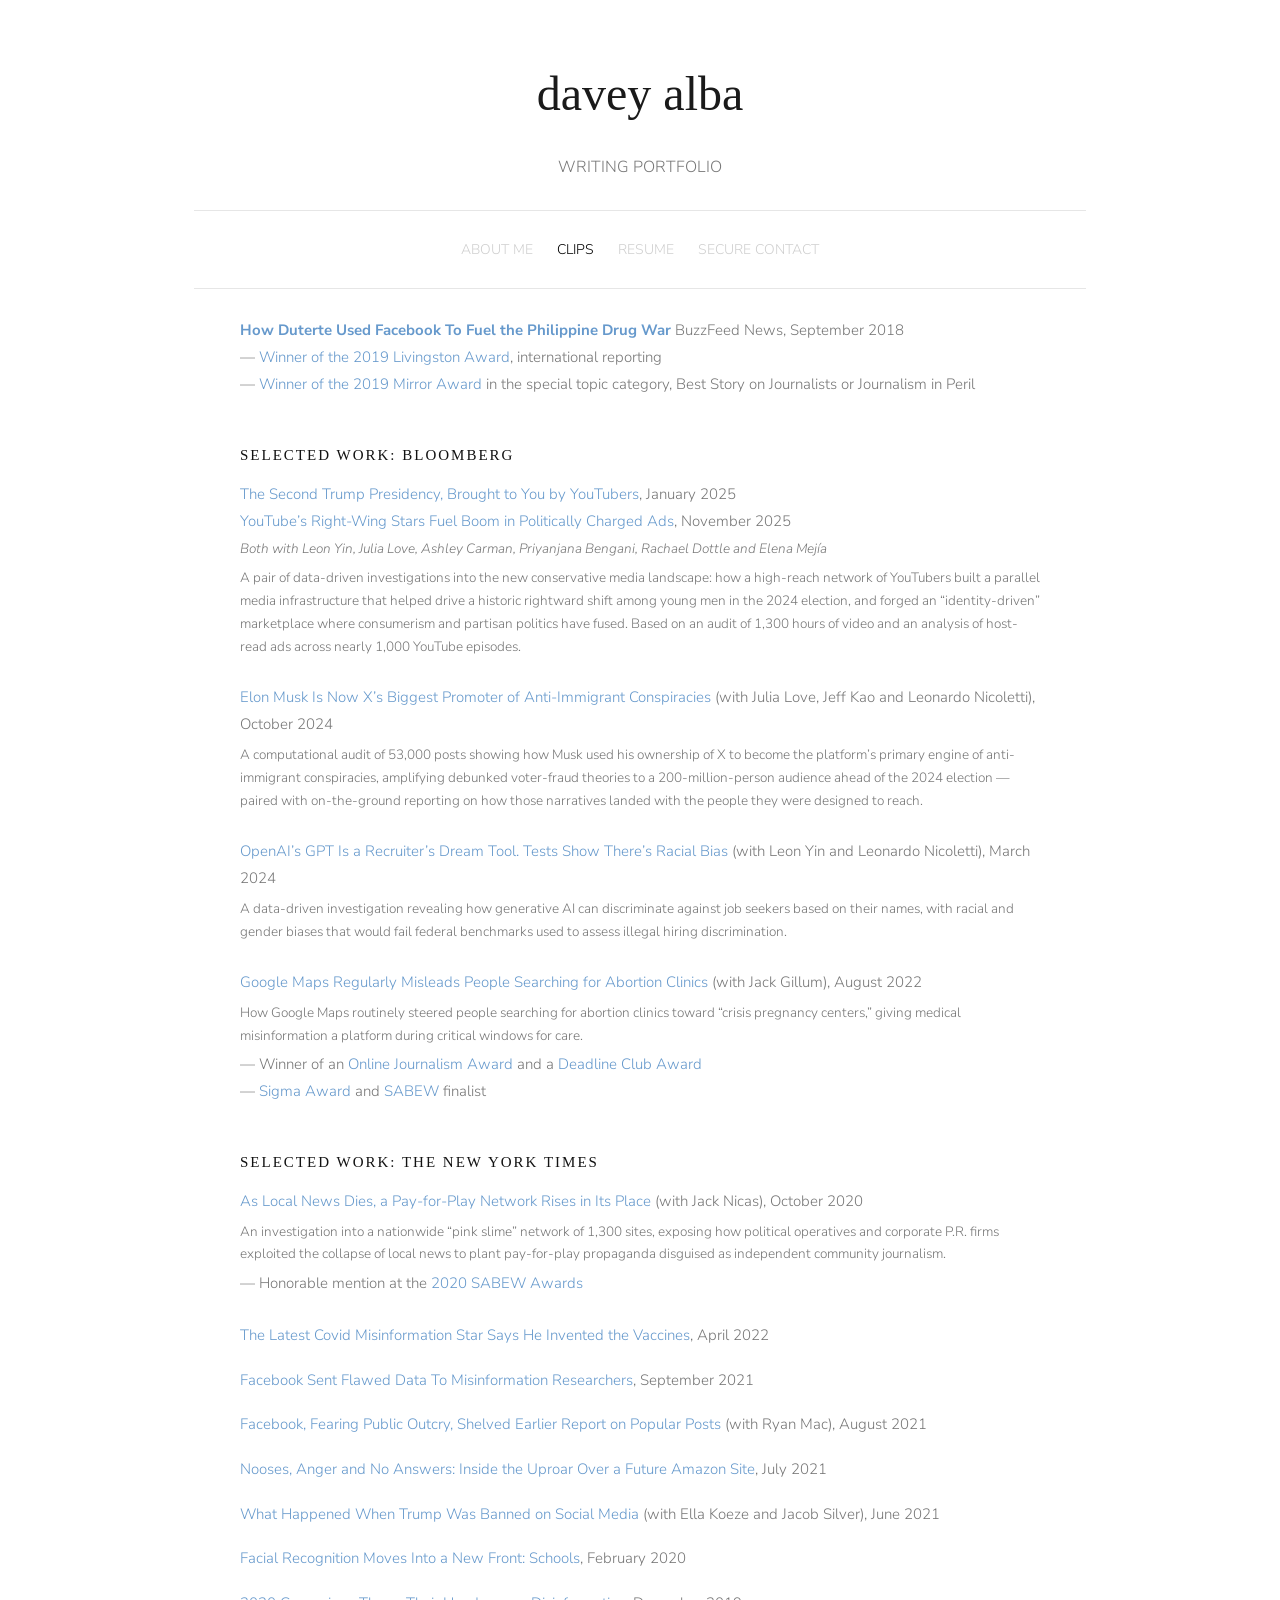
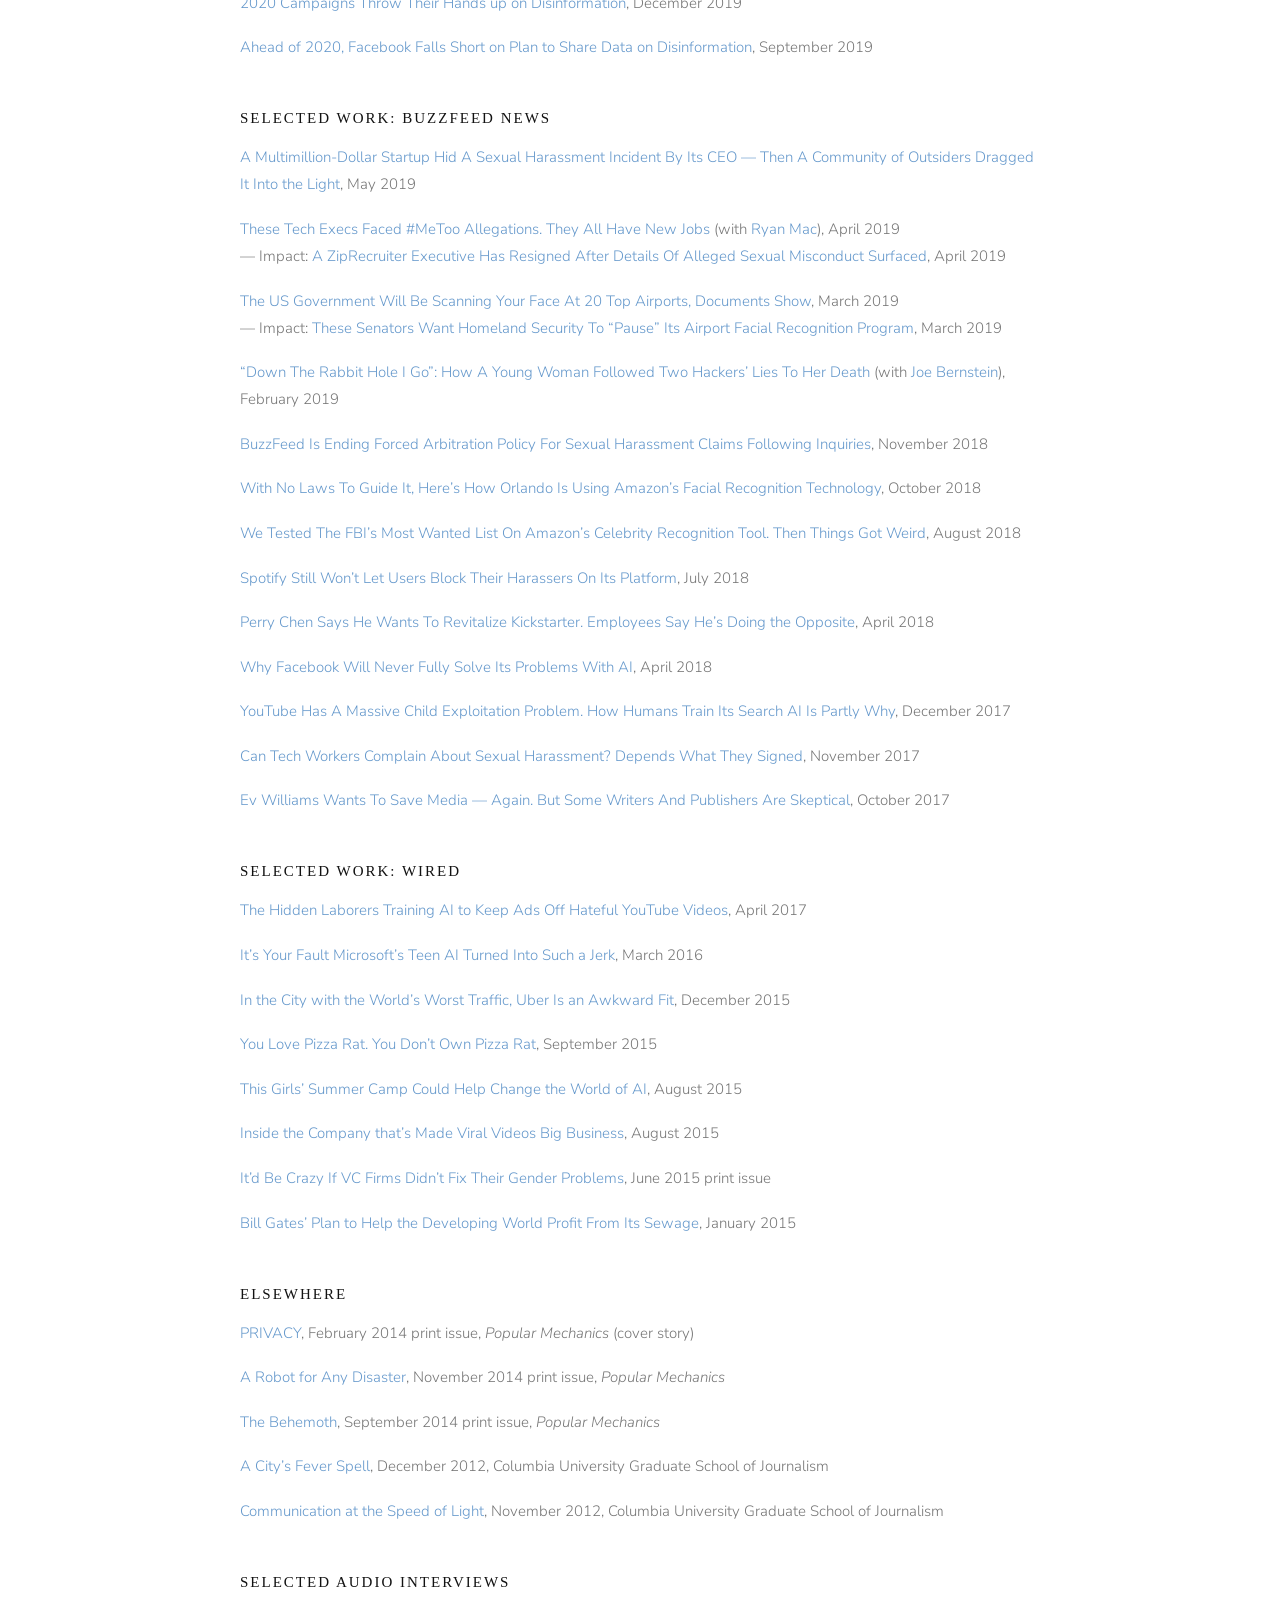
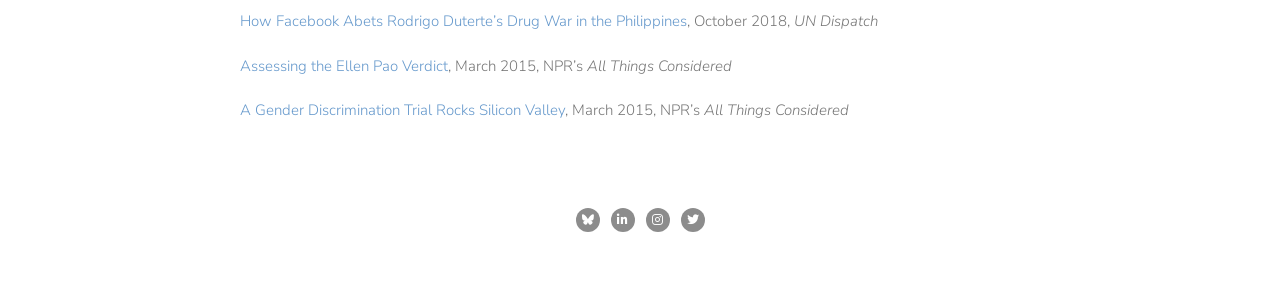
==== clips/index.html @ 90174919 "Add files via upload" ====
<!doctype html>
<html lang="en">
<head>
  <meta charset="utf-8">
  <meta name="viewport" content="width=device-width, initial-scale=1">
  <title>Clips — Davey Alba</title>
  <meta name="description" content="Selected reporting by Davey Alba for The New York Times, BuzzFeed News, WIRED, Popular Mechanics and more.">
  <link rel="canonical" href="https://www.daveyalba.com/clips/">
  <meta property="og:title" content="Clips — Davey Alba">
  <meta property="og:site_name" content="Davey Alba">
  <link rel="preconnect" href="https://fonts.googleapis.com">
  <link rel="preconnect" href="https://fonts.gstatic.com" crossorigin>
  <link rel="stylesheet" href="https://fonts.googleapis.com/css2?family=Homemade+Apple&family=Nunito+Sans:ital,wght@0,300;0,700;1,300&display=swap">
  <link rel="stylesheet" href="https://cdnjs.cloudflare.com/ajax/libs/font-awesome/6.7.2/css/all.min.css" referrerpolicy="no-referrer">
  <link rel="stylesheet" href="../assets/style.css">
</head>
<body>
  <div class="wrap">
    <header class="site-header">
      <p class="site-name"><a href="../">Davey Alba</a></p>
      <p class="tagline">Writing portfolio</p>
      <nav class="site-nav" aria-label="Main">
        <ul>
          <li><a href="../">About Me</a></li>
          <li><a href="./" aria-current="page">Clips</a></li>
          <li><a href="../resume/">Resume</a></li>
          <li><a href="../secure/">Secure Contact</a></li>
        </ul>
      </nav>
    </header>

    <main>

      <div class="featured">
        <a class="title" href="https://www.buzzfeednews.com/article/daveyalba/facebook-philippines-dutertes-drug-war">How Duterte Used Facebook To Fuel the Philippine Drug War</a>
        <span class="meta">BuzzFeed News, September 2018</span>
        <span class="note"><a href="https://news.umich.edu/livingston-awards-for-young-journalists-announce-2019-winners/">Winner of the 2019 Livingston Award</a>, international reporting</span>
        <span class="note"><a href="http://mirrorawards.syr.edu/2019/06/13/winners-announced-in-2019-mirror-awards-competition-for-media-industry-reporting/">Winner of the 2019 Mirror Award</a> in the special topic category, Best Story on Journalists or Journalism in Peril</span>
      </div>

      <h2>Selected work: <a href="https://www.bloomberg.com/authors/AVvdlCVOfng/davey-alba">Bloomberg</a></h2>
      <ul class="clips">
        <li><a class="title" href="https://www.bloomberg.com/graphics/2025-youtube-podcast-men-for-trump/">The Second Trump Presidency, Brought to You by YouTubers</a><span class="meta">, January 2025</span><br>
          <a class="title" href="https://www.bloomberg.com/graphics/2025-conservative-youtube-stars-marketing-boom/">YouTube’s Right-Wing Stars Fuel Boom in Politically Charged Ads</a><span class="meta">, November 2025</span>
          <span class="byline">Both with Leon Yin, Julia Love, Ashley Carman, Priyanjana Bengani, Rachael Dottle and Elena Mejía</span>
          <span class="desc">A pair of data-driven investigations into the new conservative media landscape: how a high-reach network of YouTubers built a parallel media infrastructure that helped drive a historic rightward shift among young men in the 2024 election, and forged an “identity-driven” marketplace where consumerism and partisan politics have fused. Based on an audit of 1,300 hours of video and an analysis of host-read ads across nearly 1,000 YouTube episodes.</span></li>
        <li><a class="title" href="https://www.bloomberg.com/graphics/2024-musk-x-election-influence-immigration/">Elon Musk Is Now X’s Biggest Promoter of Anti-Immigrant Conspiracies</a><span class="meta"> (with Julia Love, Jeff Kao and Leonardo Nicoletti), October 2024</span>
          <span class="desc">A computational audit of 53,000 posts showing how Musk used his ownership of X to become the platform’s primary engine of anti-immigrant conspiracies, amplifying debunked voter-fraud theories to a 200-million-person audience ahead of the 2024 election — paired with on-the-ground reporting on how those narratives landed with the people they were designed to reach.</span></li>
        <li><a class="title" href="https://www.bloomberg.com/graphics/2024-openai-gpt-hiring-racial-discrimination/">OpenAI’s GPT Is a Recruiter’s Dream Tool. Tests Show There’s Racial Bias</a><span class="meta"> (with Leon Yin and Leonardo Nicoletti), March 2024</span>
          <span class="desc">A data-driven investigation revealing how generative AI can discriminate against job seekers based on their names, with racial and gender biases that would fail federal benchmarks used to assess illegal hiring discrimination.</span></li>
        <li><a class="title" href="https://www.bloomberg.com/graphics/2022-google-search-abortion-clinic-crisis-pregnancy-center/">Google Maps Regularly Misleads People Searching for Abortion Clinics</a><span class="meta"> (with Jack Gillum), August 2022</span>
          <span class="desc">How Google Maps routinely steered people searching for abortion clinics toward “crisis pregnancy centers,” giving medical misinformation a platform during critical windows for care.</span>
          <span class="note">Winner of an <a href="https://awards.journalists.org/winners/2023/">Online Journalism Award</a> and a <a href="https://www.deadlineclub.org/2023-award-winners/">Deadline Club Award</a></span>
          <span class="note"><a href="https://sigmaawards.org/google-maps-regularly-misleads-people-searching-for-abortion-clinics/">Sigma Award</a> and <a href="https://sabew.org/contestsawards/best-in-business/">SABEW</a> finalist</span></li>
      </ul>

      <h2>Selected work: <a href="https://www.nytimes.com/by/davey-alba">The New York Times</a></h2>
      <ul class="clips">
        <li><a class="title" href="https://www.nytimes.com/2020/10/18/technology/timpone-local-news-metric-media.html">As Local News Dies, a Pay-for-Play Network Rises in Its Place</a> <span class="meta">(with Jack Nicas), October 2020</span>
          <span class="desc">An investigation into a nationwide “pink slime” network of 1,300 sites, exposing how political operatives and corporate P.R. firms exploited the collapse of local news to plant pay-for-play propaganda disguised as independent community journalism.</span>
          <span class="note">Honorable mention at the <a href="https://www.nytco.com/press/times-wins-7-sabew-awards/">2020 SABEW Awards</a></span></li>
        <li><a class="title" href="https://www.nytimes.com/2022/04/03/technology/robert-malone-covid.html">The Latest Covid Misinformation Star Says He Invented the Vaccines</a><span class="meta">, April 2022</span></li>
        <li><a class="title" href="https://www.nytimes.com/live/2020/2020-election-misinformation-distortions/facebook-sent-flawed-data-to-misinformation-researchers">Facebook Sent Flawed Data To Misinformation Researchers</a><span class="meta">, September 2021</span></li>
        <li><a class="title" href="https://www.nytimes.com/2021/08/20/technology/facebook-popular-posts.html">Facebook, Fearing Public Outcry, Shelved Earlier Report on Popular Posts</a> <span class="meta">(with Ryan Mac), August 2021</span></li>
        <li><a class="title" href="https://www.nytimes.com/2021/07/30/technology/amazon-nooses-warehouse.html">Nooses, Anger and No Answers: Inside the Uproar Over a Future Amazon Site</a><span class="meta">, July 2021</span></li>
        <li><a class="title" href="https://www.nytimes.com/interactive/2021/06/07/technology/trump-social-media-ban.html">What Happened When Trump Was Banned on Social Media</a> <span class="meta">(with Ella Koeze and Jacob Silver), June 2021</span></li>
        <li><a class="title" href="https://www.nytimes.com/2020/02/06/business/facial-recognition-schools.html">Facial Recognition Moves Into a New Front: Schools</a><span class="meta">, February 2020</span></li>
        <li><a class="title" href="https://www.nytimes.com/2019/12/15/technology/2020-campaigns-disinformation.html">2020 Campaigns Throw Their Hands up on Disinformation</a><span class="meta">, December 2019</span></li>
        <li><a class="title" href="https://www.nytimes.com/2019/09/29/technology/facebook-disinformation.html">Ahead of 2020, Facebook Falls Short on Plan to Share Data on Disinformation</a><span class="meta">, September 2019</span></li>
      </ul>

      <h2>Selected work: <a href="https://www.buzzfeed.com/daveyalba">BuzzFeed News</a></h2>
      <ul class="clips">
        <li><a class="title" href="https://www.buzzfeednews.com/article/daveyalba/datacamp-sexual-harassment-metoo-tech-startup">A Multimillion-Dollar Startup Hid A Sexual Harassment Incident By Its CEO — Then A Community of Outsiders Dragged It Into the Light</a><span class="meta">, May 2019</span></li>
        <li><a class="title" href="https://www.buzzfeednews.com/article/ryanmac/tech-men-accused-sexual-misconduct-new-jobs-metoo">These Tech Execs Faced #MeToo Allegations. They All Have New Jobs</a> <span class="meta">(with <a href="https://twitter.com/RMac18">Ryan Mac</a>), April 2019</span>
          <span class="note">Impact: <a href="https://www.buzzfeednews.com/article/daveyalba/ziprecruiter-resign-sexual-misconduct">A ZipRecruiter Executive Has Resigned After Details Of Alleged Sexual Misconduct Surfaced</a>, April 2019</span></li>
        <li><a class="title" href="https://www.buzzfeednews.com/article/daveyalba/these-documents-reveal-the-governments-detailed-plan-for">The US Government Will Be Scanning Your Face At 20 Top Airports, Documents Show</a><span class="meta">, March 2019</span>
          <span class="note">Impact: <a href="https://www.buzzfeednews.com/article/daveyalba/these-senators-want-homeland-security-to-pause-its-facial">These Senators Want Homeland Security To “Pause” Its Airport Facial Recognition Program</a>, March 2019</span></li>
        <li><a class="title" href="https://www.buzzfeednews.com/article/josephbernstein/tomi-masters-down-the-rabbit-hole-i-go">“Down The Rabbit Hole I Go”: How A Young Woman Followed Two Hackers’ Lies To Her Death</a> <span class="meta">(with <a href="https://twitter.com/bernstein">Joe Bernstein</a>), February 2019</span></li>
        <li><a class="title" href="https://www.buzzfeednews.com/article/daveyalba/buzzfeed-to-end-forced-arbitration-policy-for-sexual">BuzzFeed Is Ending Forced Arbitration Policy For Sexual Harassment Claims Following Inquiries</a><span class="meta">, November 2018</span></li>
        <li><a class="title" href="https://www.buzzfeednews.com/article/daveyalba/amazon-facial-recognition-orlando-police-department">With No Laws To Guide It, Here’s How Orlando Is Using Amazon’s Facial Recognition Technology</a><span class="meta">, October 2018</span></li>
        <li><a class="title" href="https://www.buzzfeednews.com/article/daveyalba/we-tested-the-fbis-most-wanted-list-on-amazons-celebrity">We Tested The FBI’s Most Wanted List On Amazon’s Celebrity Recognition Tool. Then Things Got Weird</a><span class="meta">, August 2018</span></li>
        <li><a class="title" href="https://www.buzzfeednews.com/article/daveyalba/spotify-still-wont-enable-a-feature-that-would-let-its">Spotify Still Won’t Let Users Block Their Harassers On Its Platform</a><span class="meta">, July 2018</span></li>
        <li><a class="title" href="https://www.buzzfeednews.com/article/daveyalba/kickstarter-perry-chen-founder-worship-turmoil">Perry Chen Says He Wants To Revitalize Kickstarter. Employees Say He’s Doing the Opposite</a><span class="meta">, April 2018</span></li>
        <li><a class="title" href="https://www.buzzfeednews.com/article/daveyalba/mark-zuckerberg-artificial-intelligence-facebook-content-pro">Why Facebook Will Never Fully Solve Its Problems With AI</a><span class="meta">, April 2018</span></li>
        <li><a class="title" href="https://www.buzzfeed.com/daveyalba/youtube-search-rater-algorithms-children-disturbing-videos">YouTube Has A Massive Child Exploitation Problem. How Humans Train Its Search AI Is Partly Why</a><span class="meta">, December 2017</span></li>
        <li><a class="title" href="https://www.buzzfeed.com/daveyalba/can-tech-workers-complain-about-sexual-harassment-depends">Can Tech Workers Complain About Sexual Harassment? Depends What They Signed</a><span class="meta">, November 2017</span></li>
        <li><a class="title" href="https://www.buzzfeed.com/daveyalba/ev-williams-wants-to-save-media-again-but-some-writers-and">Ev Williams Wants To Save Media — Again. But Some Writers And Publishers Are Skeptical</a><span class="meta">, October 2017</span></li>
      </ul>

      <h2>Selected work: <a href="https://www.wired.com/author/davey-alba/">WIRED</a></h2>
      <ul class="clips">
        <li><a class="title" href="https://www.wired.com/2017/04/zerochaos-google-ads-quality-raters/">The Hidden Laborers Training AI to Keep Ads Off Hateful YouTube Videos</a><span class="meta">, April 2017</span></li>
        <li><a class="title" href="https://www.wired.com/2016/03/fault-microsofts-teen-ai-turned-jerk/">It’s Your Fault Microsoft’s Teen AI Turned Into Such a Jerk</a><span class="meta">, March 2016</span></li>
        <li><a class="title" href="https://www.wired.com/2015/12/in-a-city-with-the-worlds-worst-traffic-uber-tries-to-fit-in/">In the City with the World’s Worst Traffic, Uber Is an Awkward Fit</a><span class="meta">, December 2015</span></li>
        <li><a class="title" href="https://www.wired.com/2015/09/love-pizza-rat-dont-pizza-rat/">You Love Pizza Rat. You Don’t Own Pizza Rat</a><span class="meta">, September 2015</span></li>
        <li><a class="title" href="https://www.wired.com/2015/08/stanford-artificial-intelligence-laboratorys-outreach-summer-program/">This Girls’ Summer Camp Could Help Change the World of AI</a><span class="meta">, August 2015</span></li>
        <li><a class="title" href="https://www.wired.com/2015/08/jukin-media/">Inside the Company that’s Made Viral Videos Big Business</a><span class="meta">, August 2015</span></li>
        <li><a class="title" href="https://www.wired.com/2015/05/ellen-pao-trial/">It’d Be Crazy If VC Firms Didn’t Fix Their Gender Problems</a><span class="meta">, June 2015 print issue</span></li>
        <li><a class="title" href="https://www.wired.com/2015/01/omniprocessor/">Bill Gates’ Plan to Help the Developing World Profit From Its Sewage</a><span class="meta">, January 2015</span></li>
      </ul>

      <h2>Elsewhere</h2>
      <ul class="clips">
        <li><a class="title" href="../s/privacy.pdf">PRIVACY</a><span class="meta">, February 2014 print issue, <em>Popular Mechanics</em> (cover story)</span></li>
        <li><a class="title" href="../s/Atlas.pdf">A Robot for Any Disaster</a><span class="meta">, November 2014 print issue, <em>Popular Mechanics</em></span></li>
        <li><a class="title" href="../s/the-behemoth.pdf">The Behemoth</a><span class="meta">, September 2014 print issue, <em>Popular Mechanics</em></span></li>
        <li><a class="title" href="../heat-wave/">A City’s Fever Spell</a><span class="meta">, December 2012, Columbia University Graduate School of Journalism</span></li>
        <li><a class="title" href="../fiber-optics/">Communication at the Speed of Light</a><span class="meta">, November 2012, Columbia University Graduate School of Journalism</span></li>
      </ul>

      <h2>Selected audio interviews</h2>
      <ul class="clips">
        <li><a class="title" href="https://www.undispatch.com/duterte-philippines-drug-war/">How Facebook Abets Rodrigo Duterte’s Drug War in the Philippines</a><span class="meta">, October 2018, <em>UN Dispatch</em></span></li>
        <li><a class="title" href="https://www.npr.org/2015/03/28/396040883/assessing-the-ellen-pao-verdict">Assessing the Ellen Pao Verdict</a><span class="meta">, March 2015, NPR’s <em>All Things Considered</em></span></li>
        <li><a class="title" href="https://www.npr.org/2015/03/14/393031791/a-gender-discrimination-trial-rocks-silicon-valley">A Gender Discrimination Trial Rocks Silicon Valley</a><span class="meta">, March 2015, NPR’s <em>All Things Considered</em></span></li>
      </ul>
    </main>

    <footer class="site-footer">
      <ul>
        <li><a href="https://bsky.app/profile/davey.bsky.social"><i class="fa-brands fa-bluesky" aria-hidden="true"></i><span class="visually-hidden">Bluesky</span></a></li>
        <li><a href="https://www.linkedin.com/pub/davey-alba/19/787/6b3"><i class="fa-brands fa-linkedin-in" aria-hidden="true"></i><span class="visually-hidden">LinkedIn</span></a></li>
        <li><a href="https://www.instagram.com/daveya/"><i class="fa-brands fa-instagram" aria-hidden="true"></i><span class="visually-hidden">Instagram</span></a></li>
        <li><a href="https://twitter.com/daveyalba"><i class="fa-brands fa-twitter" aria-hidden="true"></i><span class="visually-hidden">Twitter</span></a></li>
      </ul>
    </footer>
  </div>
</body>
</html>
---- assets/style.css ----
/* daveyalba.com — matches the original Squarespace design. No build step. */

:root {
  --bg: #ffffff;
  --text: #777777;       /* body text */
  --strong: #121212;     /* headings */
  --nav-idle: #cfcfcf;   /* inactive nav links */
  --nav-active: #000000;
  --link: #6699cc;
  --link-hover: #3d6f9e;
  --rule: #e6e6e6;
  --icon: #8c8c8c;
  --code-bg: #f7f7f7;
  --script: "Homemade Apple", cursive;
  /* The original used Museo Sans (an Adobe font licensed through Squarespace).
     Nunito Sans Light is the closest free match. */
  --sans: "Nunito Sans", "Helvetica Neue", Helvetica, Arial, sans-serif;
  --serif: "Palatino Linotype", "Book Antiqua", Palatino, Georgia, serif;
  --mono: ui-monospace, SFMono-Regular, Menlo, Consolas, monospace;
}

*, *::before, *::after { box-sizing: border-box; }

html { -webkit-text-size-adjust: 100%; }

body {
  margin: 0;
  background: var(--bg);
  color: var(--text);
  font-family: var(--sans);
  font-weight: 300;
  font-size: 15px;
  line-height: 1.8;
}

strong, b { font-weight: 700; color: #555; }

.wrap {
  max-width: 924px;
  margin: 0 auto;
  padding: 0 1rem;
}

main, .site-footer { max-width: 800px; margin-left: auto; margin-right: auto; }

/* ---------- header ---------- */
.site-header {
  text-align: center;
  padding: 3.5rem 0 1.75rem;
}

.site-name {
  font-family: var(--script);
  font-weight: 400;
  font-size: 3rem;
  line-height: 1.6;
  text-transform: lowercase;
  margin: 0;
}

.site-name a { color: #1a1a1a; text-decoration: none; }

.tagline {
  font-size: 16px;
  text-transform: uppercase;
  color: var(--text);
  margin: 1.25rem 0 1.75rem;
}

.site-nav {
  border-top: 1px solid var(--rule);
  border-bottom: 1px solid var(--rule);
  padding: 28px 0;
}

.site-nav ul {
  list-style: none;
  margin: 0;
  padding: 0;
  display: flex;
  justify-content: center;
  flex-wrap: wrap;
  gap: 0.25rem 1.5rem;
  font-size: 14px;
  line-height: 1.5;
  text-transform: uppercase;
}

.site-nav a { color: var(--nav-idle); text-decoration: none; transition: color 0.15s; }
.site-nav a:hover,
.site-nav a[aria-current="page"] { color: var(--nav-active); }

/* ---------- text ---------- */
a { color: var(--link); text-decoration: none; }
a:hover { color: var(--link-hover); }

h1, h2, h3 {
  font-family: var(--serif);
  font-weight: 400;
  color: var(--strong);
  text-transform: uppercase;
  letter-spacing: 2px;
  line-height: 1.8;
}
h1 { font-size: 16.5px; text-align: center; margin: 0 0 1.5rem; }
h2 { font-size: 15px; margin: 2.75rem 0 0.75rem; }
h2 a { color: var(--strong); }
h2 a:hover { color: var(--link); }

p { margin: 0 0 1.6rem; }

figure { margin: 0 0 1.75rem; }
figure img { display: block; width: 100%; height: auto; }
figcaption { font-size: 12px; margin-top: 0.75rem; }

/* Home page: photo on the left, text wrapping beside it */
.portrait { float: left; width: 39%; margin: 0 4% 1.5rem 0; }
.clear { clear: both; }

/* ---------- clips ---------- */
.featured { margin-bottom: 1rem; }
.featured .title { font-weight: 700; }

.clips { list-style: none; margin: 0; padding: 0; }
.clips li { margin: 0 0 1.1rem; }
.meta { }
.note { display: block; }
.note::before { content: "— "; }
.byline { display: block; font-size: 13.5px; font-style: italic; margin-top: 0.15rem; }
.desc { display: block; font-size: 13.5px; line-height: 1.7; margin: 0.35rem 0 0.2rem; }
.clips li:has(.desc) { margin-bottom: 1.6rem; }

/* ---------- pgp ---------- */
pre.key {
  font-family: var(--mono);
  font-size: 12px;
  line-height: 1.5;
  color: #444;
  background: var(--code-bg);
  padding: 1rem;
  overflow-x: auto;
  white-space: pre;
}

.button {
  display: inline-block;
  font-size: 13px;
  text-transform: uppercase;
  letter-spacing: 1px;
  border: 1px solid var(--link);
  padding: 0.4rem 0.9rem;
}
.button:hover { background: var(--link); color: #fff; }

/* ---------- article pages ---------- */
.article h1 { font-size: 18px; margin-bottom: 0.25rem; }
.article .dek { text-align: center; font-size: 13px; margin-bottom: 2rem; }

/* ---------- footer: round social icons ---------- */
.site-footer {
  clear: both;
  text-align: center;
  padding: 4rem 0 3rem;
}
.site-footer ul {
  list-style: none;
  margin: 0;
  padding: 0;
  display: flex;
  justify-content: center;
  gap: 11px;
}
.site-footer a {
  display: inline-flex;
  align-items: center;
  justify-content: center;
  width: 24px;
  height: 24px;
  border-radius: 50%;
  background: var(--icon);
  color: #fff;
  font-size: 12px;
  transition: background 0.15s;
}
.site-footer a:hover { background: #444; color: #fff; }
.visually-hidden {
  position: absolute; width: 1px; height: 1px; overflow: hidden;
  clip: rect(0 0 0 0); white-space: nowrap;
}

@media (max-width: 640px) {
  .site-header { padding-top: 2rem; }
  .site-name { font-size: 2.3rem; }
  .portrait { float: none; width: 100%; max-width: 340px; margin: 0 auto 1.75rem; }
}
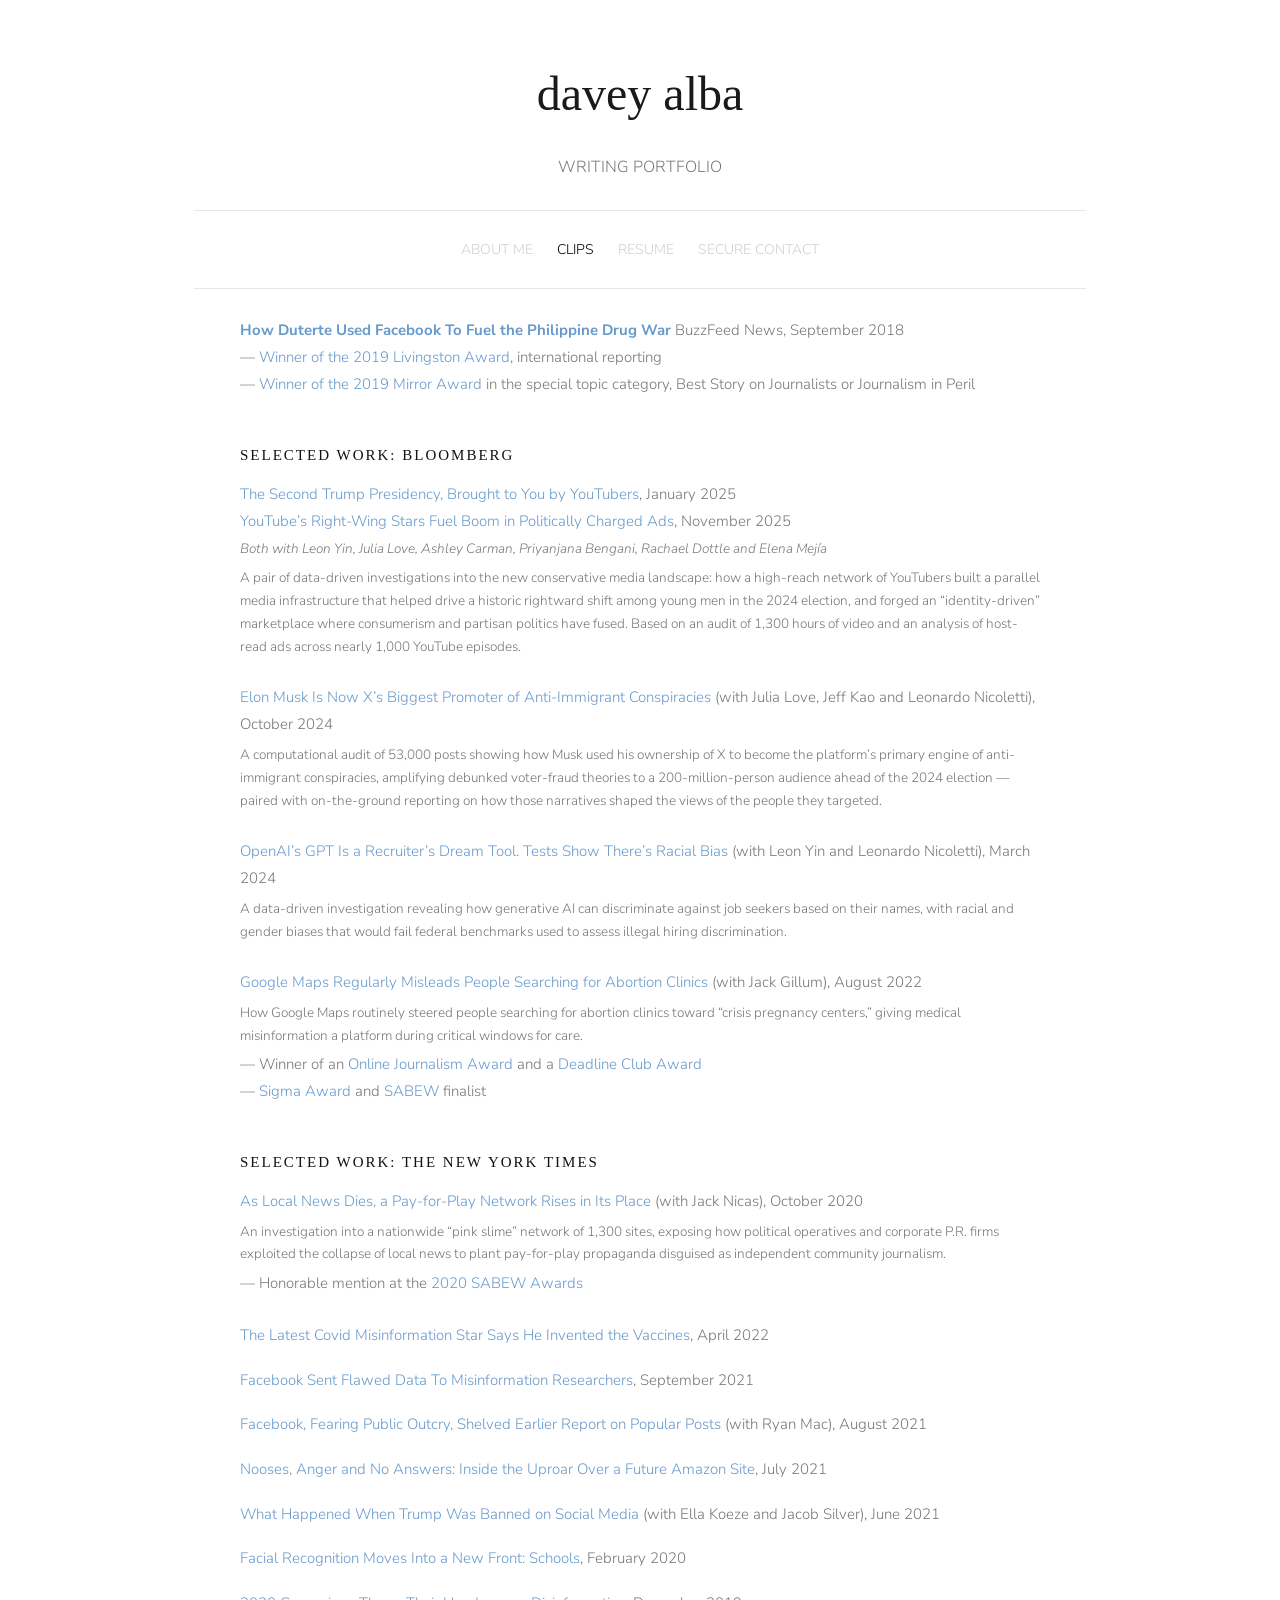
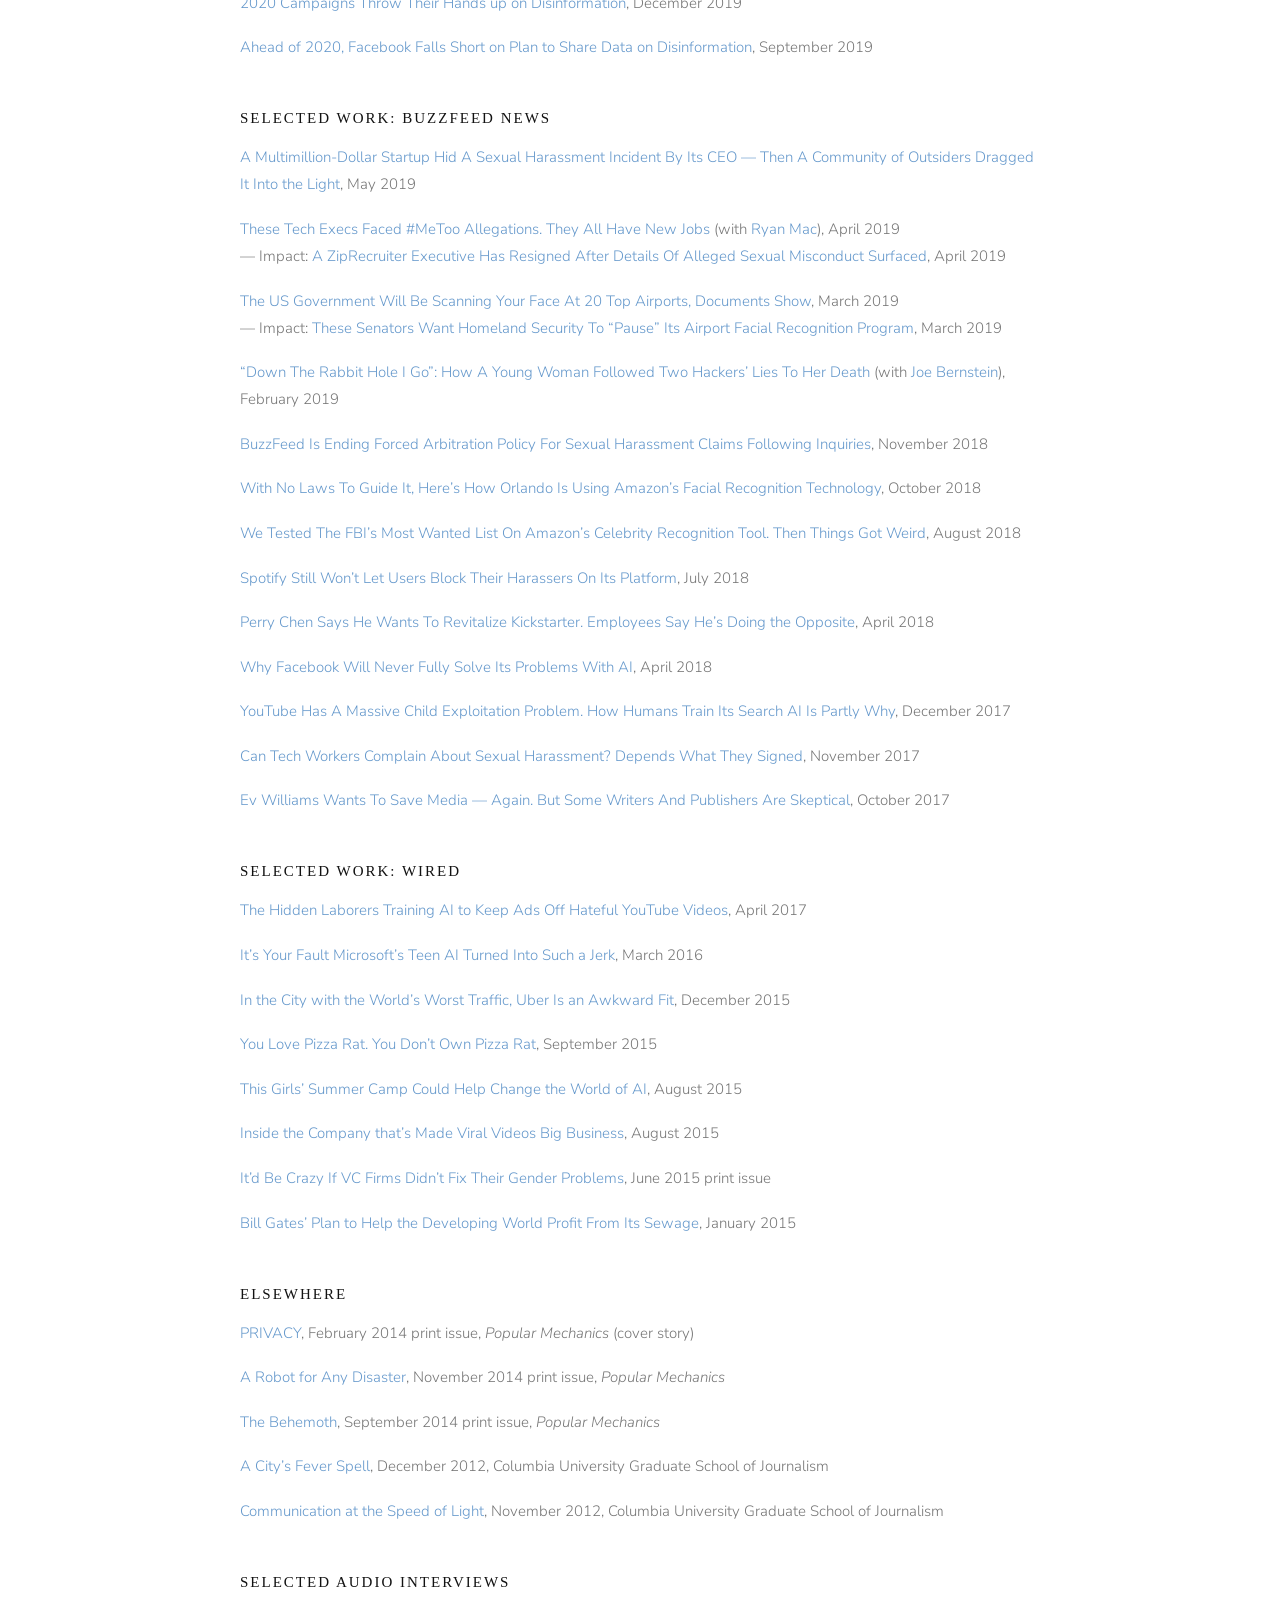
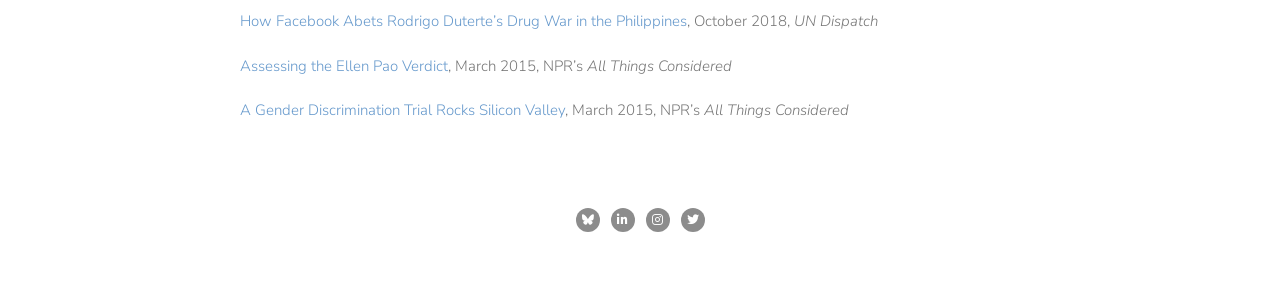
==== commit c318c22d: "Add files via upload" ====
--- a/clips/index.html
+++ b/clips/index.html
@@ -12,7 +12,7 @@
   <link rel="preconnect" href="https://fonts.gstatic.com" crossorigin>
   <link rel="stylesheet" href="https://fonts.googleapis.com/css2?family=Homemade+Apple&family=Nunito+Sans:ital,wght@0,300;0,700;1,300&display=swap">
   <link rel="stylesheet" href="https://cdnjs.cloudflare.com/ajax/libs/font-awesome/6.7.2/css/all.min.css" referrerpolicy="no-referrer">
-  <link rel="stylesheet" href="../assets/style.css">
+  <link rel="stylesheet" href="../assets/style.css?v=3">
 </head>
 <body>
   <div class="wrap">
@@ -45,7 +45,7 @@
           <span class="byline">Both with Leon Yin, Julia Love, Ashley Carman, Priyanjana Bengani, Rachael Dottle and Elena Mejía</span>
           <span class="desc">A pair of data-driven investigations into the new conservative media landscape: how a high-reach network of YouTubers built a parallel media infrastructure that helped drive a historic rightward shift among young men in the 2024 election, and forged an “identity-driven” marketplace where consumerism and partisan politics have fused. Based on an audit of 1,300 hours of video and an analysis of host-read ads across nearly 1,000 YouTube episodes.</span></li>
         <li><a class="title" href="https://www.bloomberg.com/graphics/2024-musk-x-election-influence-immigration/">Elon Musk Is Now X’s Biggest Promoter of Anti-Immigrant Conspiracies</a><span class="meta"> (with Julia Love, Jeff Kao and Leonardo Nicoletti), October 2024</span>
-          <span class="desc">A computational audit of 53,000 posts showing how Musk used his ownership of X to become the platform’s primary engine of anti-immigrant conspiracies, amplifying debunked voter-fraud theories to a 200-million-person audience ahead of the 2024 election — paired with on-the-ground reporting on how those narratives landed with the people they were designed to reach.</span></li>
+          <span class="desc">A computational audit of 53,000 posts showing how Musk used his ownership of X to become the platform’s primary engine of anti-immigrant conspiracies, amplifying debunked voter-fraud theories to a 200-million-person audience ahead of the 2024 election — paired with on-the-ground reporting on how those narratives shaped the views of the people they targeted.</span></li>
         <li><a class="title" href="https://www.bloomberg.com/graphics/2024-openai-gpt-hiring-racial-discrimination/">OpenAI’s GPT Is a Recruiter’s Dream Tool. Tests Show There’s Racial Bias</a><span class="meta"> (with Leon Yin and Leonardo Nicoletti), March 2024</span>
           <span class="desc">A data-driven investigation revealing how generative AI can discriminate against job seekers based on their names, with racial and gender biases that would fail federal benchmarks used to assess illegal hiring discrimination.</span></li>
         <li><a class="title" href="https://www.bloomberg.com/graphics/2022-google-search-abortion-clinic-crisis-pregnancy-center/">Google Maps Regularly Misleads People Searching for Abortion Clinics</a><span class="meta"> (with Jack Gillum), August 2022</span>
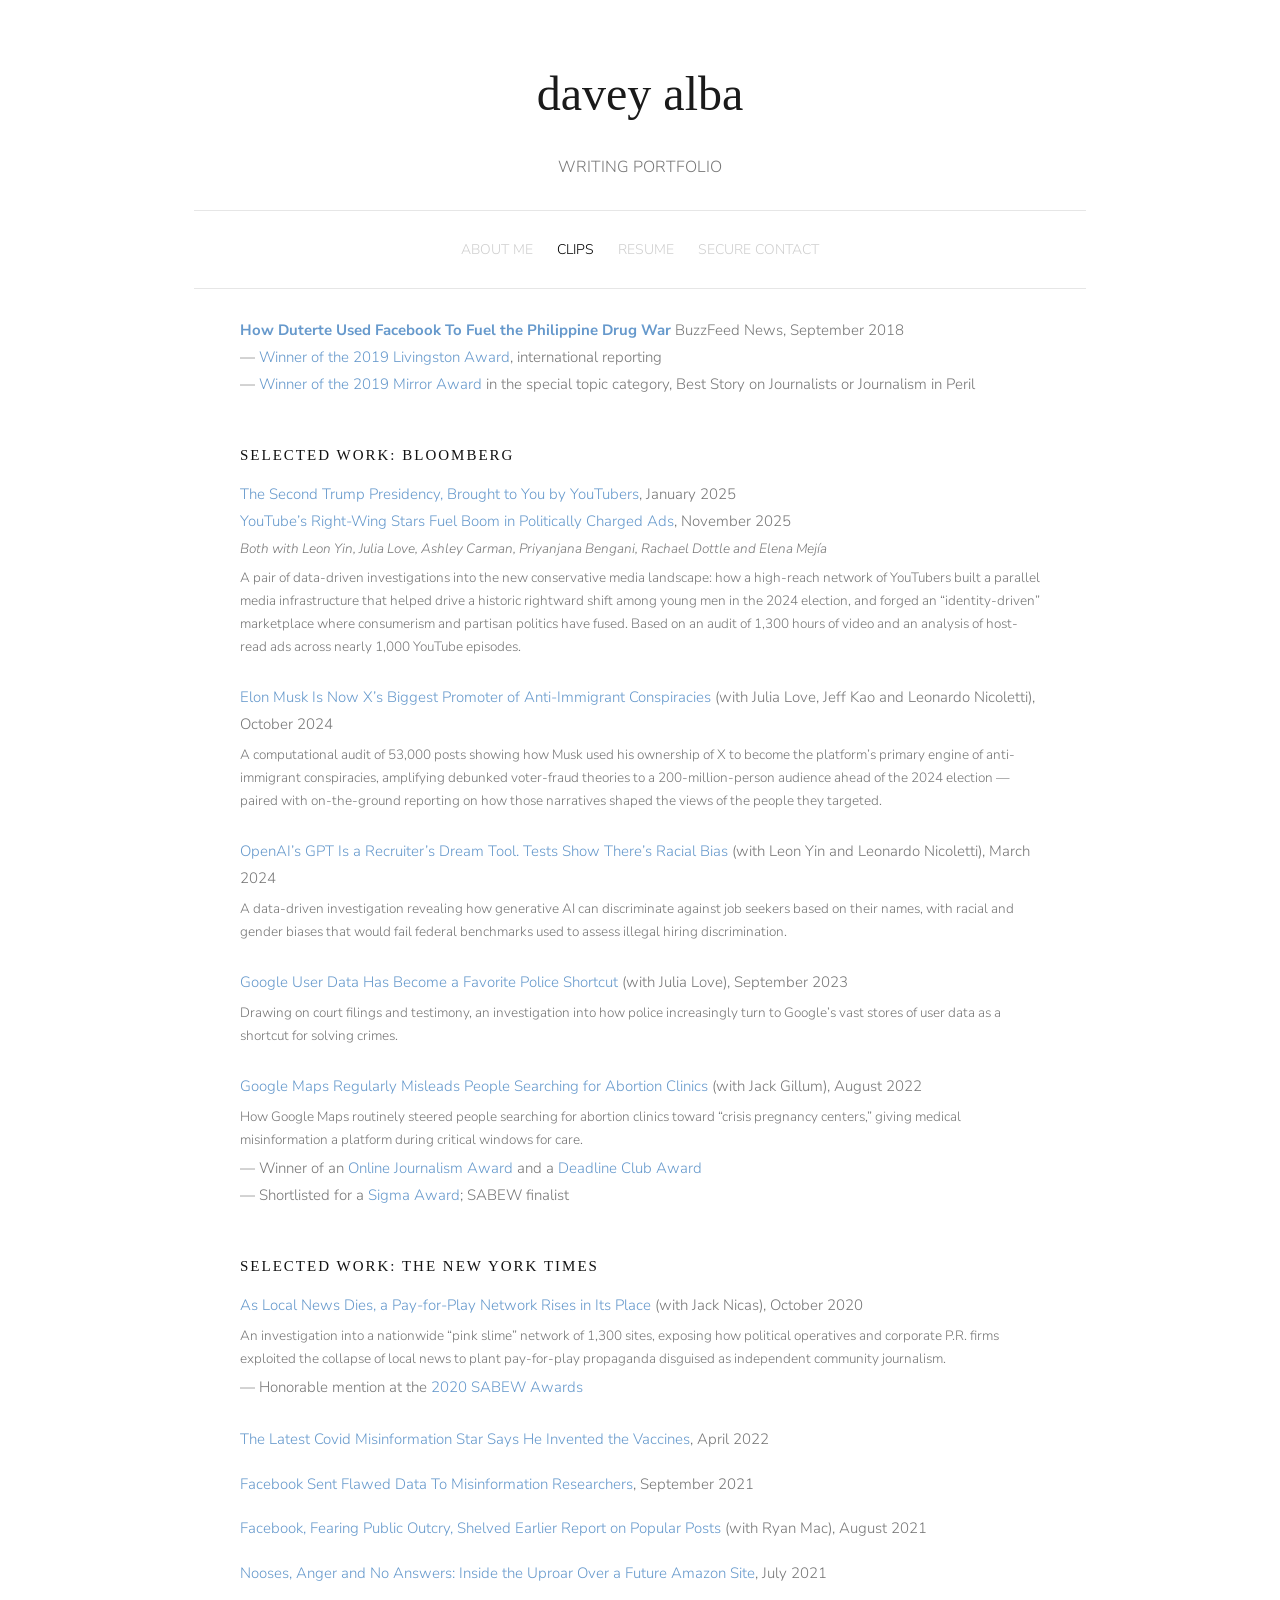
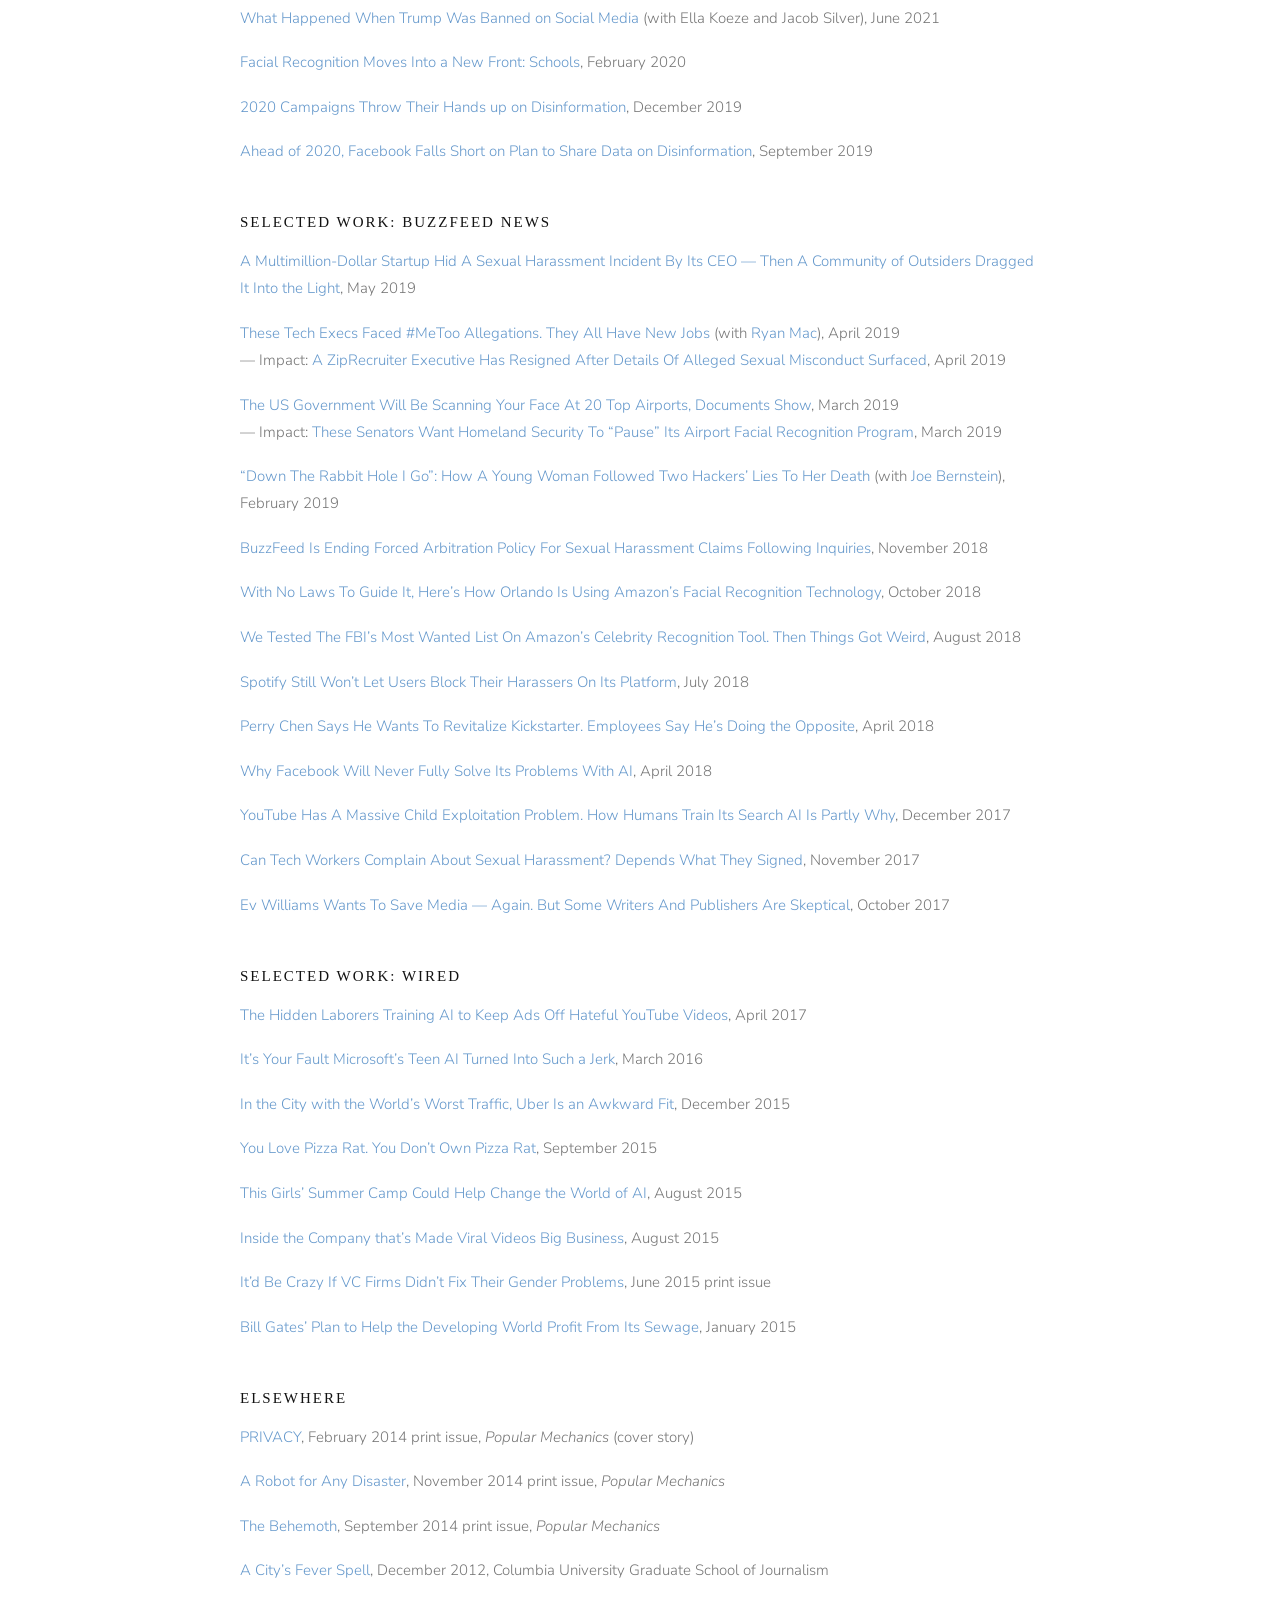
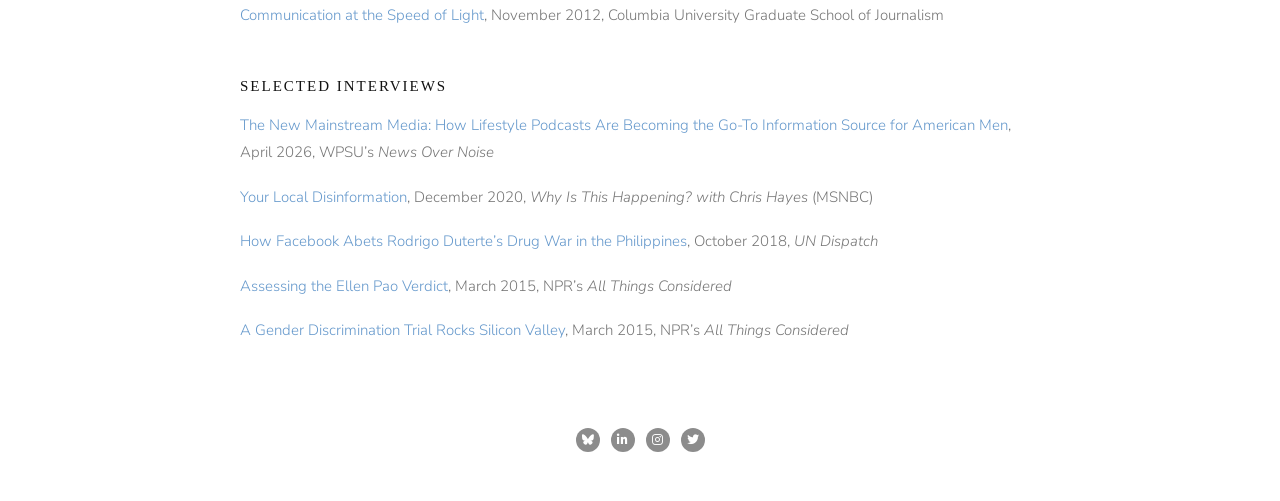
==== commit 4fbdf904: "Add files via upload" ====
--- a/clips/index.html
+++ b/clips/index.html
@@ -4,7 +4,7 @@
   <meta charset="utf-8">
   <meta name="viewport" content="width=device-width, initial-scale=1">
   <title>Clips — Davey Alba</title>
-  <meta name="description" content="Selected reporting by Davey Alba for The New York Times, BuzzFeed News, WIRED, Popular Mechanics and more.">
+  <meta name="description" content="Selected reporting by Davey Alba for Bloomberg, The New York Times, BuzzFeed News, WIRED, Popular Mechanics and more.">
   <link rel="canonical" href="https://www.daveyalba.com/clips/">
   <meta property="og:title" content="Clips — Davey Alba">
   <meta property="og:site_name" content="Davey Alba">
@@ -12,7 +12,7 @@
   <link rel="preconnect" href="https://fonts.gstatic.com" crossorigin>
   <link rel="stylesheet" href="https://fonts.googleapis.com/css2?family=Homemade+Apple&family=Nunito+Sans:ital,wght@0,300;0,700;1,300&display=swap">
   <link rel="stylesheet" href="https://cdnjs.cloudflare.com/ajax/libs/font-awesome/6.7.2/css/all.min.css" referrerpolicy="no-referrer">
-  <link rel="stylesheet" href="../assets/style.css?v=3">
+  <link rel="stylesheet" href="../assets/style.css?v=4">
 </head>
 <body>
   <div class="wrap">
@@ -48,10 +48,12 @@
           <span class="desc">A computational audit of 53,000 posts showing how Musk used his ownership of X to become the platform’s primary engine of anti-immigrant conspiracies, amplifying debunked voter-fraud theories to a 200-million-person audience ahead of the 2024 election — paired with on-the-ground reporting on how those narratives shaped the views of the people they targeted.</span></li>
         <li><a class="title" href="https://www.bloomberg.com/graphics/2024-openai-gpt-hiring-racial-discrimination/">OpenAI’s GPT Is a Recruiter’s Dream Tool. Tests Show There’s Racial Bias</a><span class="meta"> (with Leon Yin and Leonardo Nicoletti), March 2024</span>
           <span class="desc">A data-driven investigation revealing how generative AI can discriminate against job seekers based on their names, with racial and gender biases that would fail federal benchmarks used to assess illegal hiring discrimination.</span></li>
+        <li><a class="title" href="https://www.bloomberg.com/news/features/2023-09-28/google-user-data-is-police-s-top-shortcut-for-solving-crimes">Google User Data Has Become a Favorite Police Shortcut</a><span class="meta"> (with Julia Love), September 2023</span>
+          <span class="desc">Drawing on court filings and testimony, an investigation into how police increasingly turn to Google’s vast stores of user data as a shortcut for solving crimes.</span></li>
         <li><a class="title" href="https://www.bloomberg.com/graphics/2022-google-search-abortion-clinic-crisis-pregnancy-center/">Google Maps Regularly Misleads People Searching for Abortion Clinics</a><span class="meta"> (with Jack Gillum), August 2022</span>
           <span class="desc">How Google Maps routinely steered people searching for abortion clinics toward “crisis pregnancy centers,” giving medical misinformation a platform during critical windows for care.</span>
           <span class="note">Winner of an <a href="https://awards.journalists.org/winners/2023/">Online Journalism Award</a> and a <a href="https://www.deadlineclub.org/2023-award-winners/">Deadline Club Award</a></span>
-          <span class="note"><a href="https://sigmaawards.org/google-maps-regularly-misleads-people-searching-for-abortion-clinics/">Sigma Award</a> and <a href="https://sabew.org/contestsawards/best-in-business/">SABEW</a> finalist</span></li>
+          <span class="note">Shortlisted for a <a href="https://sigmaawards.org/google-maps-regularly-misleads-people-searching-for-abortion-clinics/">Sigma Award</a>; SABEW finalist</span></li>
       </ul>
 
       <h2>Selected work: <a href="https://www.nytimes.com/by/davey-alba">The New York Times</a></h2>
@@ -109,8 +111,10 @@
         <li><a class="title" href="../fiber-optics/">Communication at the Speed of Light</a><span class="meta">, November 2012, Columbia University Graduate School of Journalism</span></li>
       </ul>
 
-      <h2>Selected audio interviews</h2>
+      <h2>Selected interviews</h2>
       <ul class="clips">
+        <li><a class="title" href="https://radio.wpsu.org/2026-04-29/the-new-mainstream-media-how-lifestyle-podcasts-are-becoming-the-go-to-information-source-for-american-men">The New Mainstream Media: How Lifestyle Podcasts Are Becoming the Go-To Information Source for American Men</a><span class="meta">, April 2026, WPSU’s <em>News Over Noise</em></span></li>
+        <li><a class="title" href="https://www.youtube.com/watch?v=_3HBp1pP7fg">Your Local Disinformation</a><span class="meta">, December 2020, <em>Why Is This Happening? with Chris Hayes</em> (MSNBC)</span></li>
         <li><a class="title" href="https://www.undispatch.com/duterte-philippines-drug-war/">How Facebook Abets Rodrigo Duterte’s Drug War in the Philippines</a><span class="meta">, October 2018, <em>UN Dispatch</em></span></li>
         <li><a class="title" href="https://www.npr.org/2015/03/28/396040883/assessing-the-ellen-pao-verdict">Assessing the Ellen Pao Verdict</a><span class="meta">, March 2015, NPR’s <em>All Things Considered</em></span></li>
         <li><a class="title" href="https://www.npr.org/2015/03/14/393031791/a-gender-discrimination-trial-rocks-silicon-valley">A Gender Discrimination Trial Rocks Silicon Valley</a><span class="meta">, March 2015, NPR’s <em>All Things Considered</em></span></li>
@@ -120,7 +124,7 @@
     <footer class="site-footer">
       <ul>
         <li><a href="https://bsky.app/profile/davey.bsky.social"><i class="fa-brands fa-bluesky" aria-hidden="true"></i><span class="visually-hidden">Bluesky</span></a></li>
-        <li><a href="https://www.linkedin.com/pub/davey-alba/19/787/6b3"><i class="fa-brands fa-linkedin-in" aria-hidden="true"></i><span class="visually-hidden">LinkedIn</span></a></li>
+        <li><a href="https://www.linkedin.com/in/davey-alba/"><i class="fa-brands fa-linkedin-in" aria-hidden="true"></i><span class="visually-hidden">LinkedIn</span></a></li>
         <li><a href="https://www.instagram.com/daveya/"><i class="fa-brands fa-instagram" aria-hidden="true"></i><span class="visually-hidden">Instagram</span></a></li>
         <li><a href="https://twitter.com/daveyalba"><i class="fa-brands fa-twitter" aria-hidden="true"></i><span class="visually-hidden">Twitter</span></a></li>
       </ul>
--- a/assets/style.css
+++ b/assets/style.css
@@ -193,3 +193,4 @@
   .site-name { font-size: 2.3rem; }
   .portrait { float: none; width: 100%; max-width: 340px; margin: 0 auto 1.75rem; }
 }
+
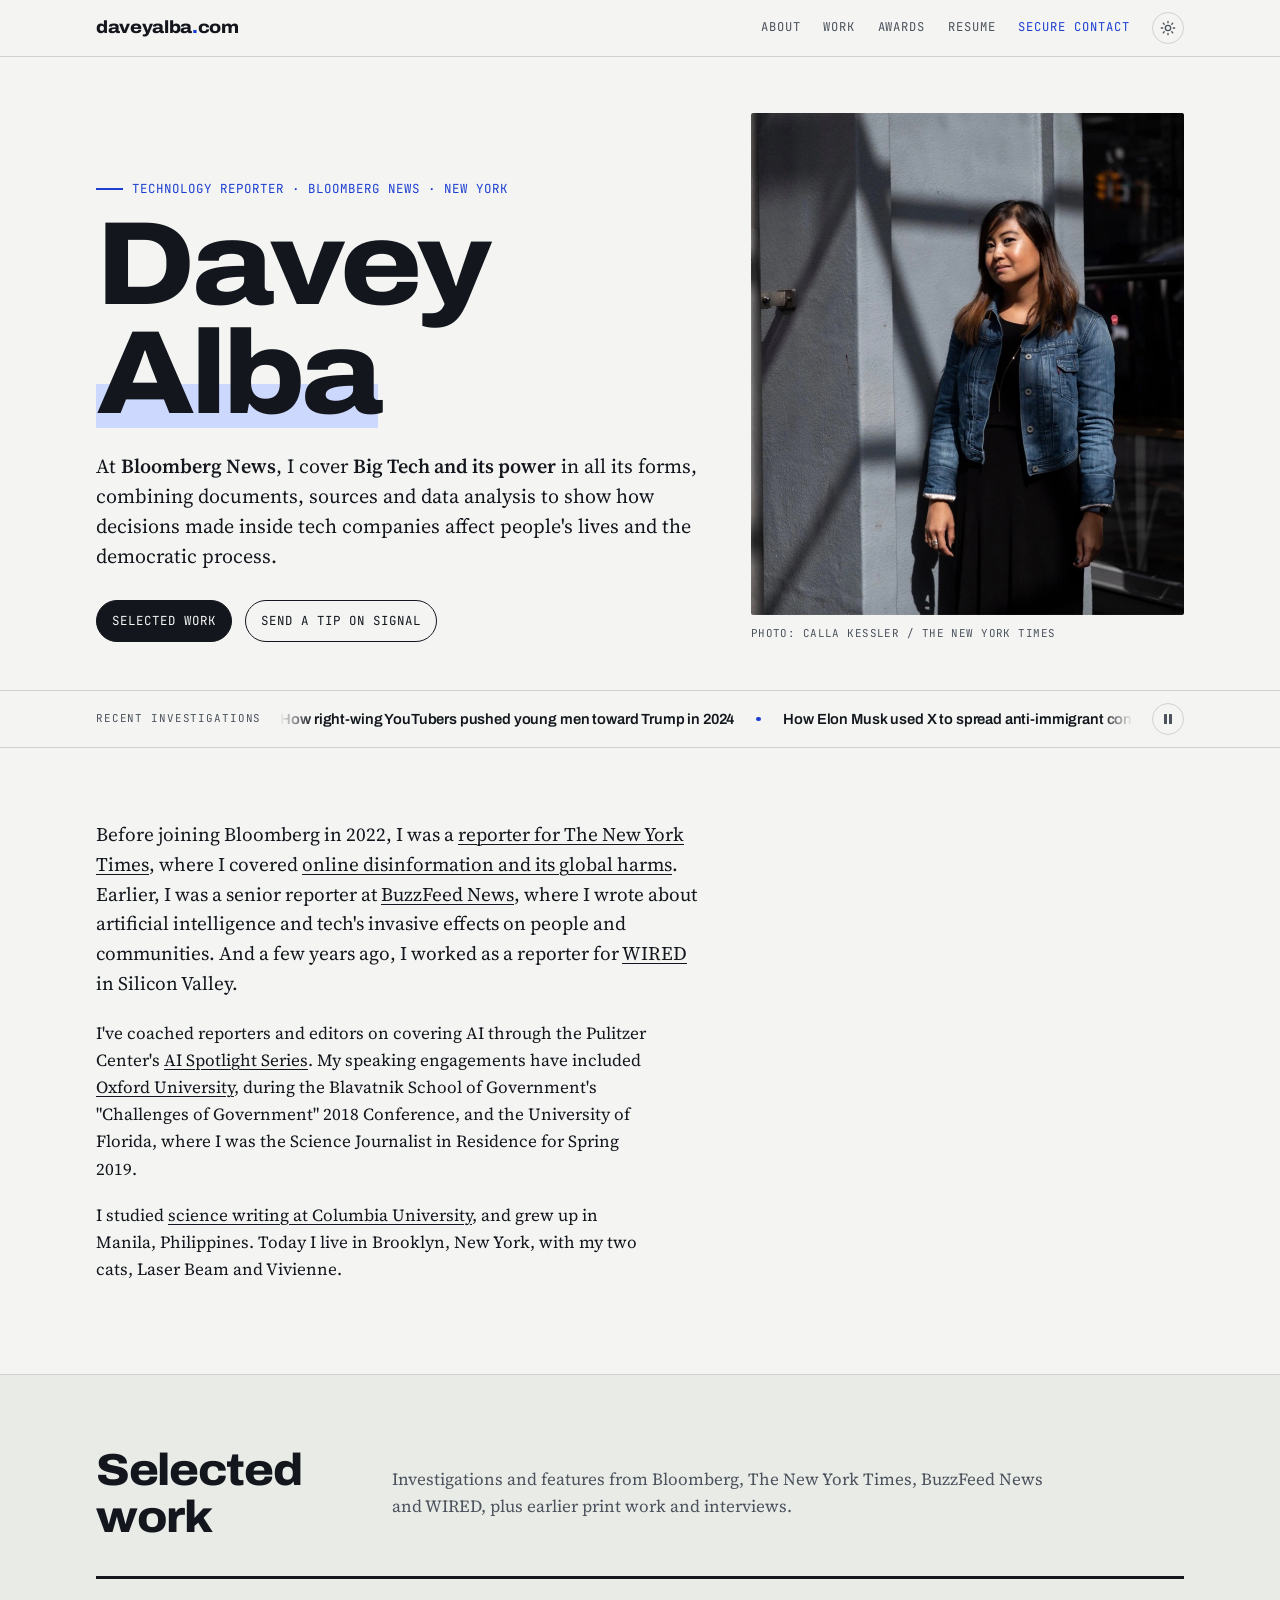
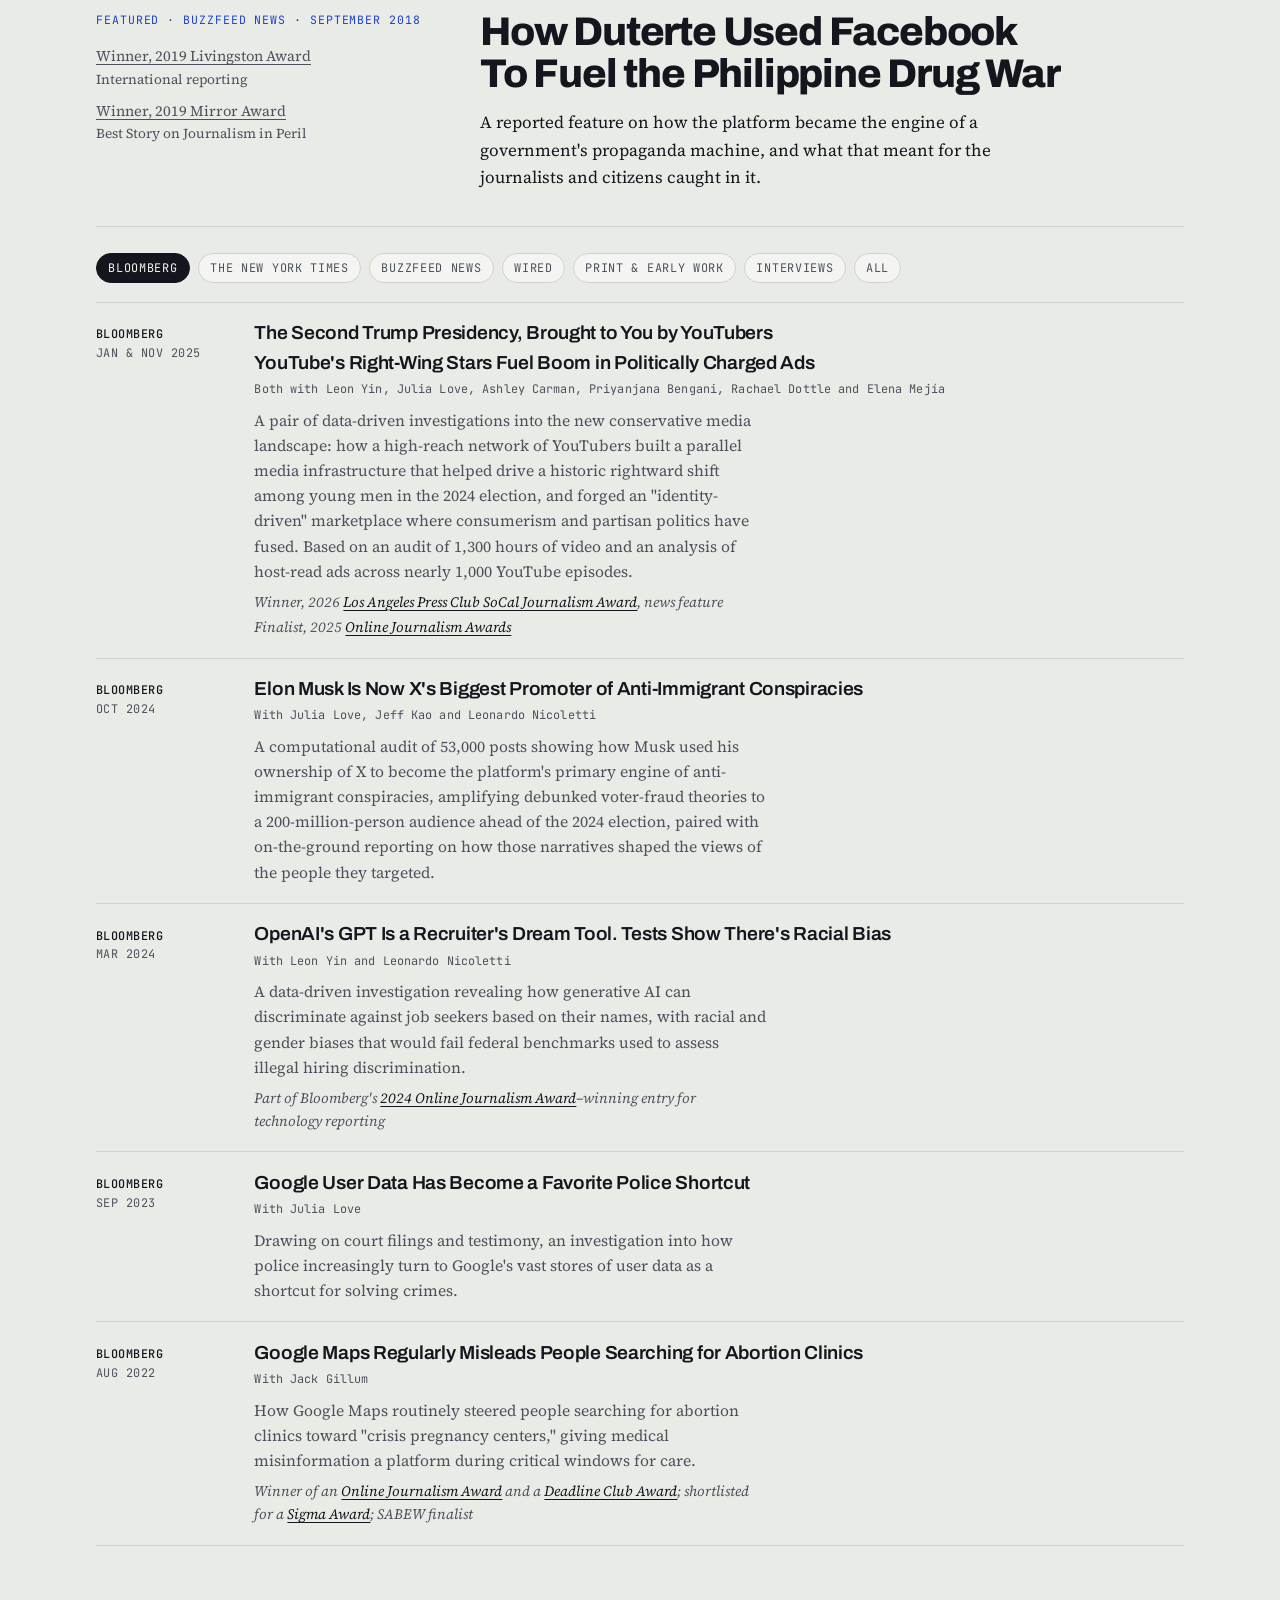
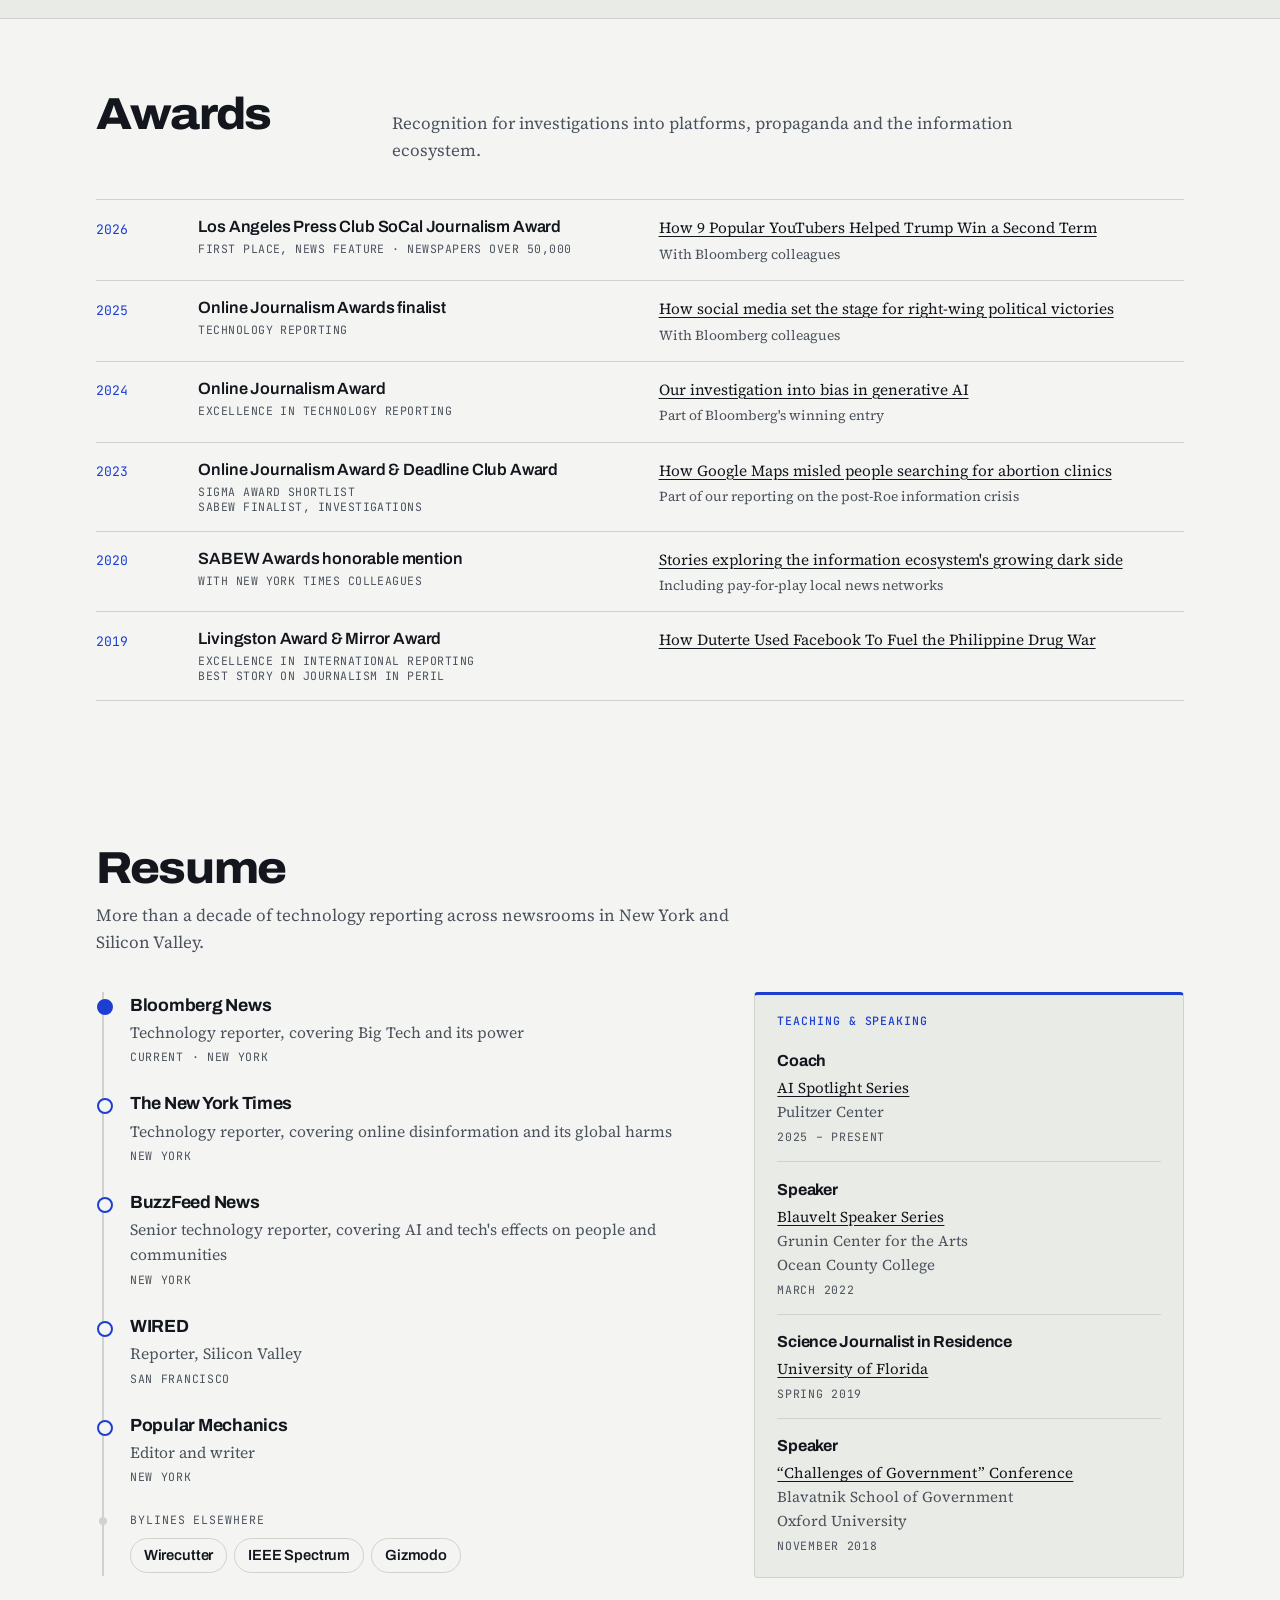
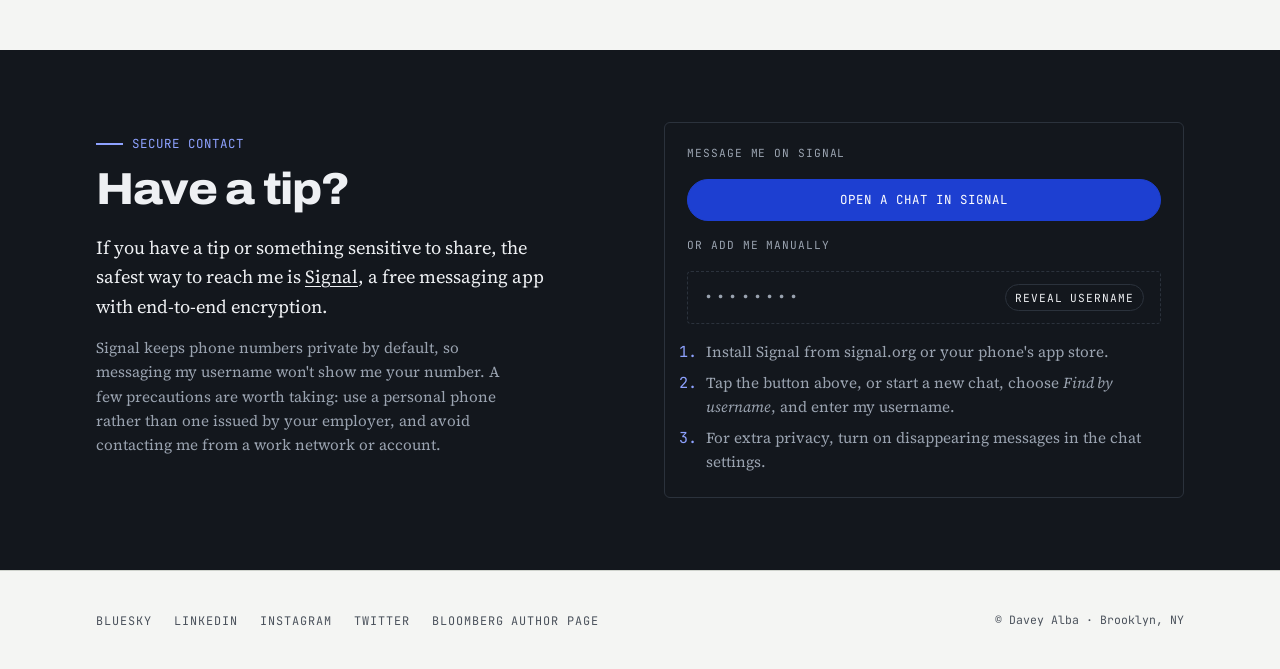
==== commit 9baed643: "Launch redesigned single-page site Replace the homepage with the new one-page design (about, work, a" ====
--- a/clips/index.html
+++ b/clips/index.html
@@ -2,133 +2,13 @@
 <html lang="en">
 <head>
   <meta charset="utf-8">
-  <meta name="viewport" content="width=device-width, initial-scale=1">
-  <title>Clips — Davey Alba</title>
-  <meta name="description" content="Selected reporting by Davey Alba for Bloomberg, The New York Times, BuzzFeed News, WIRED, Popular Mechanics and more.">
-  <link rel="canonical" href="https://www.daveyalba.com/clips/">
-  <meta property="og:title" content="Clips — Davey Alba">
-  <meta property="og:site_name" content="Davey Alba">
-  <link rel="preconnect" href="https://fonts.googleapis.com">
-  <link rel="preconnect" href="https://fonts.gstatic.com" crossorigin>
-  <link rel="stylesheet" href="https://fonts.googleapis.com/css2?family=Homemade+Apple&family=Nunito+Sans:ital,wght@0,300;0,700;1,300&display=swap">
-  <link rel="stylesheet" href="https://cdnjs.cloudflare.com/ajax/libs/font-awesome/6.7.2/css/all.min.css" referrerpolicy="no-referrer">
-  <link rel="stylesheet" href="../assets/style.css?v=4">
+  <title>Selected work · Davey Alba</title>
+  <link rel="canonical" href="https://www.daveyalba.com/#work">
+  <meta http-equiv="refresh" content="0; url=/#work">
+  <meta name="robots" content="noindex">
+  <script>location.replace('/#work');</script>
 </head>
 <body>
-  <div class="wrap">
-    <header class="site-header">
-      <p class="site-name"><a href="../">Davey Alba</a></p>
-      <p class="tagline">Writing portfolio</p>
-      <nav class="site-nav" aria-label="Main">
-        <ul>
-          <li><a href="../">About Me</a></li>
-          <li><a href="./" aria-current="page">Clips</a></li>
-          <li><a href="../resume/">Resume</a></li>
-          <li><a href="../secure/">Secure Contact</a></li>
-        </ul>
-      </nav>
-    </header>
-
-    <main>
-
-      <div class="featured">
-        <a class="title" href="https://www.buzzfeednews.com/article/daveyalba/facebook-philippines-dutertes-drug-war">How Duterte Used Facebook To Fuel the Philippine Drug War</a>
-        <span class="meta">BuzzFeed News, September 2018</span>
-        <span class="note"><a href="https://news.umich.edu/livingston-awards-for-young-journalists-announce-2019-winners/">Winner of the 2019 Livingston Award</a>, international reporting</span>
-        <span class="note"><a href="http://mirrorawards.syr.edu/2019/06/13/winners-announced-in-2019-mirror-awards-competition-for-media-industry-reporting/">Winner of the 2019 Mirror Award</a> in the special topic category, Best Story on Journalists or Journalism in Peril</span>
-      </div>
-
-      <h2>Selected work: <a href="https://www.bloomberg.com/authors/AVvdlCVOfng/davey-alba">Bloomberg</a></h2>
-      <ul class="clips">
-        <li><a class="title" href="https://www.bloomberg.com/graphics/2025-youtube-podcast-men-for-trump/">The Second Trump Presidency, Brought to You by YouTubers</a><span class="meta">, January 2025</span><br>
-          <a class="title" href="https://www.bloomberg.com/graphics/2025-conservative-youtube-stars-marketing-boom/">YouTube’s Right-Wing Stars Fuel Boom in Politically Charged Ads</a><span class="meta">, November 2025</span>
-          <span class="byline">Both with Leon Yin, Julia Love, Ashley Carman, Priyanjana Bengani, Rachael Dottle and Elena Mejía</span>
-          <span class="desc">A pair of data-driven investigations into the new conservative media landscape: how a high-reach network of YouTubers built a parallel media infrastructure that helped drive a historic rightward shift among young men in the 2024 election, and forged an “identity-driven” marketplace where consumerism and partisan politics have fused. Based on an audit of 1,300 hours of video and an analysis of host-read ads across nearly 1,000 YouTube episodes.</span></li>
-        <li><a class="title" href="https://www.bloomberg.com/graphics/2024-musk-x-election-influence-immigration/">Elon Musk Is Now X’s Biggest Promoter of Anti-Immigrant Conspiracies</a><span class="meta"> (with Julia Love, Jeff Kao and Leonardo Nicoletti), October 2024</span>
-          <span class="desc">A computational audit of 53,000 posts showing how Musk used his ownership of X to become the platform’s primary engine of anti-immigrant conspiracies, amplifying debunked voter-fraud theories to a 200-million-person audience ahead of the 2024 election — paired with on-the-ground reporting on how those narratives shaped the views of the people they targeted.</span></li>
-        <li><a class="title" href="https://www.bloomberg.com/graphics/2024-openai-gpt-hiring-racial-discrimination/">OpenAI’s GPT Is a Recruiter’s Dream Tool. Tests Show There’s Racial Bias</a><span class="meta"> (with Leon Yin and Leonardo Nicoletti), March 2024</span>
-          <span class="desc">A data-driven investigation revealing how generative AI can discriminate against job seekers based on their names, with racial and gender biases that would fail federal benchmarks used to assess illegal hiring discrimination.</span></li>
-        <li><a class="title" href="https://www.bloomberg.com/news/features/2023-09-28/google-user-data-is-police-s-top-shortcut-for-solving-crimes">Google User Data Has Become a Favorite Police Shortcut</a><span class="meta"> (with Julia Love), September 2023</span>
-          <span class="desc">Drawing on court filings and testimony, an investigation into how police increasingly turn to Google’s vast stores of user data as a shortcut for solving crimes.</span></li>
-        <li><a class="title" href="https://www.bloomberg.com/graphics/2022-google-search-abortion-clinic-crisis-pregnancy-center/">Google Maps Regularly Misleads People Searching for Abortion Clinics</a><span class="meta"> (with Jack Gillum), August 2022</span>
-          <span class="desc">How Google Maps routinely steered people searching for abortion clinics toward “crisis pregnancy centers,” giving medical misinformation a platform during critical windows for care.</span>
-          <span class="note">Winner of an <a href="https://awards.journalists.org/winners/2023/">Online Journalism Award</a> and a <a href="https://www.deadlineclub.org/2023-award-winners/">Deadline Club Award</a></span>
-          <span class="note">Shortlisted for a <a href="https://sigmaawards.org/google-maps-regularly-misleads-people-searching-for-abortion-clinics/">Sigma Award</a>; SABEW finalist</span></li>
-      </ul>
-
-      <h2>Selected work: <a href="https://www.nytimes.com/by/davey-alba">The New York Times</a></h2>
-      <ul class="clips">
-        <li><a class="title" href="https://www.nytimes.com/2020/10/18/technology/timpone-local-news-metric-media.html">As Local News Dies, a Pay-for-Play Network Rises in Its Place</a> <span class="meta">(with Jack Nicas), October 2020</span>
-          <span class="desc">An investigation into a nationwide “pink slime” network of 1,300 sites, exposing how political operatives and corporate P.R. firms exploited the collapse of local news to plant pay-for-play propaganda disguised as independent community journalism.</span>
-          <span class="note">Honorable mention at the <a href="https://www.nytco.com/press/times-wins-7-sabew-awards/">2020 SABEW Awards</a></span></li>
-        <li><a class="title" href="https://www.nytimes.com/2022/04/03/technology/robert-malone-covid.html">The Latest Covid Misinformation Star Says He Invented the Vaccines</a><span class="meta">, April 2022</span></li>
-        <li><a class="title" href="https://www.nytimes.com/live/2020/2020-election-misinformation-distortions/facebook-sent-flawed-data-to-misinformation-researchers">Facebook Sent Flawed Data To Misinformation Researchers</a><span class="meta">, September 2021</span></li>
-        <li><a class="title" href="https://www.nytimes.com/2021/08/20/technology/facebook-popular-posts.html">Facebook, Fearing Public Outcry, Shelved Earlier Report on Popular Posts</a> <span class="meta">(with Ryan Mac), August 2021</span></li>
-        <li><a class="title" href="https://www.nytimes.com/2021/07/30/technology/amazon-nooses-warehouse.html">Nooses, Anger and No Answers: Inside the Uproar Over a Future Amazon Site</a><span class="meta">, July 2021</span></li>
-        <li><a class="title" href="https://www.nytimes.com/interactive/2021/06/07/technology/trump-social-media-ban.html">What Happened When Trump Was Banned on Social Media</a> <span class="meta">(with Ella Koeze and Jacob Silver), June 2021</span></li>
-        <li><a class="title" href="https://www.nytimes.com/2020/02/06/business/facial-recognition-schools.html">Facial Recognition Moves Into a New Front: Schools</a><span class="meta">, February 2020</span></li>
-        <li><a class="title" href="https://www.nytimes.com/2019/12/15/technology/2020-campaigns-disinformation.html">2020 Campaigns Throw Their Hands up on Disinformation</a><span class="meta">, December 2019</span></li>
-        <li><a class="title" href="https://www.nytimes.com/2019/09/29/technology/facebook-disinformation.html">Ahead of 2020, Facebook Falls Short on Plan to Share Data on Disinformation</a><span class="meta">, September 2019</span></li>
-      </ul>
-
-      <h2>Selected work: <a href="https://www.buzzfeed.com/daveyalba">BuzzFeed News</a></h2>
-      <ul class="clips">
-        <li><a class="title" href="https://www.buzzfeednews.com/article/daveyalba/datacamp-sexual-harassment-metoo-tech-startup">A Multimillion-Dollar Startup Hid A Sexual Harassment Incident By Its CEO — Then A Community of Outsiders Dragged It Into the Light</a><span class="meta">, May 2019</span></li>
-        <li><a class="title" href="https://www.buzzfeednews.com/article/ryanmac/tech-men-accused-sexual-misconduct-new-jobs-metoo">These Tech Execs Faced #MeToo Allegations. They All Have New Jobs</a> <span class="meta">(with <a href="https://twitter.com/RMac18">Ryan Mac</a>), April 2019</span>
-          <span class="note">Impact: <a href="https://www.buzzfeednews.com/article/daveyalba/ziprecruiter-resign-sexual-misconduct">A ZipRecruiter Executive Has Resigned After Details Of Alleged Sexual Misconduct Surfaced</a>, April 2019</span></li>
-        <li><a class="title" href="https://www.buzzfeednews.com/article/daveyalba/these-documents-reveal-the-governments-detailed-plan-for">The US Government Will Be Scanning Your Face At 20 Top Airports, Documents Show</a><span class="meta">, March 2019</span>
-          <span class="note">Impact: <a href="https://www.buzzfeednews.com/article/daveyalba/these-senators-want-homeland-security-to-pause-its-facial">These Senators Want Homeland Security To “Pause” Its Airport Facial Recognition Program</a>, March 2019</span></li>
-        <li><a class="title" href="https://www.buzzfeednews.com/article/josephbernstein/tomi-masters-down-the-rabbit-hole-i-go">“Down The Rabbit Hole I Go”: How A Young Woman Followed Two Hackers’ Lies To Her Death</a> <span class="meta">(with <a href="https://twitter.com/bernstein">Joe Bernstein</a>), February 2019</span></li>
-        <li><a class="title" href="https://www.buzzfeednews.com/article/daveyalba/buzzfeed-to-end-forced-arbitration-policy-for-sexual">BuzzFeed Is Ending Forced Arbitration Policy For Sexual Harassment Claims Following Inquiries</a><span class="meta">, November 2018</span></li>
-        <li><a class="title" href="https://www.buzzfeednews.com/article/daveyalba/amazon-facial-recognition-orlando-police-department">With No Laws To Guide It, Here’s How Orlando Is Using Amazon’s Facial Recognition Technology</a><span class="meta">, October 2018</span></li>
-        <li><a class="title" href="https://www.buzzfeednews.com/article/daveyalba/we-tested-the-fbis-most-wanted-list-on-amazons-celebrity">We Tested The FBI’s Most Wanted List On Amazon’s Celebrity Recognition Tool. Then Things Got Weird</a><span class="meta">, August 2018</span></li>
-        <li><a class="title" href="https://www.buzzfeednews.com/article/daveyalba/spotify-still-wont-enable-a-feature-that-would-let-its">Spotify Still Won’t Let Users Block Their Harassers On Its Platform</a><span class="meta">, July 2018</span></li>
-        <li><a class="title" href="https://www.buzzfeednews.com/article/daveyalba/kickstarter-perry-chen-founder-worship-turmoil">Perry Chen Says He Wants To Revitalize Kickstarter. Employees Say He’s Doing the Opposite</a><span class="meta">, April 2018</span></li>
-        <li><a class="title" href="https://www.buzzfeednews.com/article/daveyalba/mark-zuckerberg-artificial-intelligence-facebook-content-pro">Why Facebook Will Never Fully Solve Its Problems With AI</a><span class="meta">, April 2018</span></li>
-        <li><a class="title" href="https://www.buzzfeed.com/daveyalba/youtube-search-rater-algorithms-children-disturbing-videos">YouTube Has A Massive Child Exploitation Problem. How Humans Train Its Search AI Is Partly Why</a><span class="meta">, December 2017</span></li>
-        <li><a class="title" href="https://www.buzzfeed.com/daveyalba/can-tech-workers-complain-about-sexual-harassment-depends">Can Tech Workers Complain About Sexual Harassment? Depends What They Signed</a><span class="meta">, November 2017</span></li>
-        <li><a class="title" href="https://www.buzzfeed.com/daveyalba/ev-williams-wants-to-save-media-again-but-some-writers-and">Ev Williams Wants To Save Media — Again. But Some Writers And Publishers Are Skeptical</a><span class="meta">, October 2017</span></li>
-      </ul>
-
-      <h2>Selected work: <a href="https://www.wired.com/author/davey-alba/">WIRED</a></h2>
-      <ul class="clips">
-        <li><a class="title" href="https://www.wired.com/2017/04/zerochaos-google-ads-quality-raters/">The Hidden Laborers Training AI to Keep Ads Off Hateful YouTube Videos</a><span class="meta">, April 2017</span></li>
-        <li><a class="title" href="https://www.wired.com/2016/03/fault-microsofts-teen-ai-turned-jerk/">It’s Your Fault Microsoft’s Teen AI Turned Into Such a Jerk</a><span class="meta">, March 2016</span></li>
-        <li><a class="title" href="https://www.wired.com/2015/12/in-a-city-with-the-worlds-worst-traffic-uber-tries-to-fit-in/">In the City with the World’s Worst Traffic, Uber Is an Awkward Fit</a><span class="meta">, December 2015</span></li>
-        <li><a class="title" href="https://www.wired.com/2015/09/love-pizza-rat-dont-pizza-rat/">You Love Pizza Rat. You Don’t Own Pizza Rat</a><span class="meta">, September 2015</span></li>
-        <li><a class="title" href="https://www.wired.com/2015/08/stanford-artificial-intelligence-laboratorys-outreach-summer-program/">This Girls’ Summer Camp Could Help Change the World of AI</a><span class="meta">, August 2015</span></li>
-        <li><a class="title" href="https://www.wired.com/2015/08/jukin-media/">Inside the Company that’s Made Viral Videos Big Business</a><span class="meta">, August 2015</span></li>
-        <li><a class="title" href="https://www.wired.com/2015/05/ellen-pao-trial/">It’d Be Crazy If VC Firms Didn’t Fix Their Gender Problems</a><span class="meta">, June 2015 print issue</span></li>
-        <li><a class="title" href="https://www.wired.com/2015/01/omniprocessor/">Bill Gates’ Plan to Help the Developing World Profit From Its Sewage</a><span class="meta">, January 2015</span></li>
-      </ul>
-
-      <h2>Elsewhere</h2>
-      <ul class="clips">
-        <li><a class="title" href="../s/privacy.pdf">PRIVACY</a><span class="meta">, February 2014 print issue, <em>Popular Mechanics</em> (cover story)</span></li>
-        <li><a class="title" href="../s/Atlas.pdf">A Robot for Any Disaster</a><span class="meta">, November 2014 print issue, <em>Popular Mechanics</em></span></li>
-        <li><a class="title" href="../s/the-behemoth.pdf">The Behemoth</a><span class="meta">, September 2014 print issue, <em>Popular Mechanics</em></span></li>
-        <li><a class="title" href="../heat-wave/">A City’s Fever Spell</a><span class="meta">, December 2012, Columbia University Graduate School of Journalism</span></li>
-        <li><a class="title" href="../fiber-optics/">Communication at the Speed of Light</a><span class="meta">, November 2012, Columbia University Graduate School of Journalism</span></li>
-      </ul>
-
-      <h2>Selected interviews</h2>
-      <ul class="clips">
-        <li><a class="title" href="https://radio.wpsu.org/2026-04-29/the-new-mainstream-media-how-lifestyle-podcasts-are-becoming-the-go-to-information-source-for-american-men">The New Mainstream Media: How Lifestyle Podcasts Are Becoming the Go-To Information Source for American Men</a><span class="meta">, April 2026, WPSU’s <em>News Over Noise</em></span></li>
-        <li><a class="title" href="https://www.youtube.com/watch?v=_3HBp1pP7fg">Your Local Disinformation</a><span class="meta">, December 2020, <em>Why Is This Happening? with Chris Hayes</em> (MSNBC)</span></li>
-        <li><a class="title" href="https://www.undispatch.com/duterte-philippines-drug-war/">How Facebook Abets Rodrigo Duterte’s Drug War in the Philippines</a><span class="meta">, October 2018, <em>UN Dispatch</em></span></li>
-        <li><a class="title" href="https://www.npr.org/2015/03/28/396040883/assessing-the-ellen-pao-verdict">Assessing the Ellen Pao Verdict</a><span class="meta">, March 2015, NPR’s <em>All Things Considered</em></span></li>
-        <li><a class="title" href="https://www.npr.org/2015/03/14/393031791/a-gender-discrimination-trial-rocks-silicon-valley">A Gender Discrimination Trial Rocks Silicon Valley</a><span class="meta">, March 2015, NPR’s <em>All Things Considered</em></span></li>
-      </ul>
-    </main>
-
-    <footer class="site-footer">
-      <ul>
-        <li><a href="https://bsky.app/profile/davey.bsky.social"><i class="fa-brands fa-bluesky" aria-hidden="true"></i><span class="visually-hidden">Bluesky</span></a></li>
-        <li><a href="https://www.linkedin.com/in/davey-alba/"><i class="fa-brands fa-linkedin-in" aria-hidden="true"></i><span class="visually-hidden">LinkedIn</span></a></li>
-        <li><a href="https://www.instagram.com/daveya/"><i class="fa-brands fa-instagram" aria-hidden="true"></i><span class="visually-hidden">Instagram</span></a></li>
-        <li><a href="https://twitter.com/daveyalba"><i class="fa-brands fa-twitter" aria-hidden="true"></i><span class="visually-hidden">Twitter</span></a></li>
-      </ul>
-    </footer>
-  </div>
+  <p>This page has moved to <a href="/#work">Selected work on daveyalba.com</a>.</p>
 </body>
 </html>
